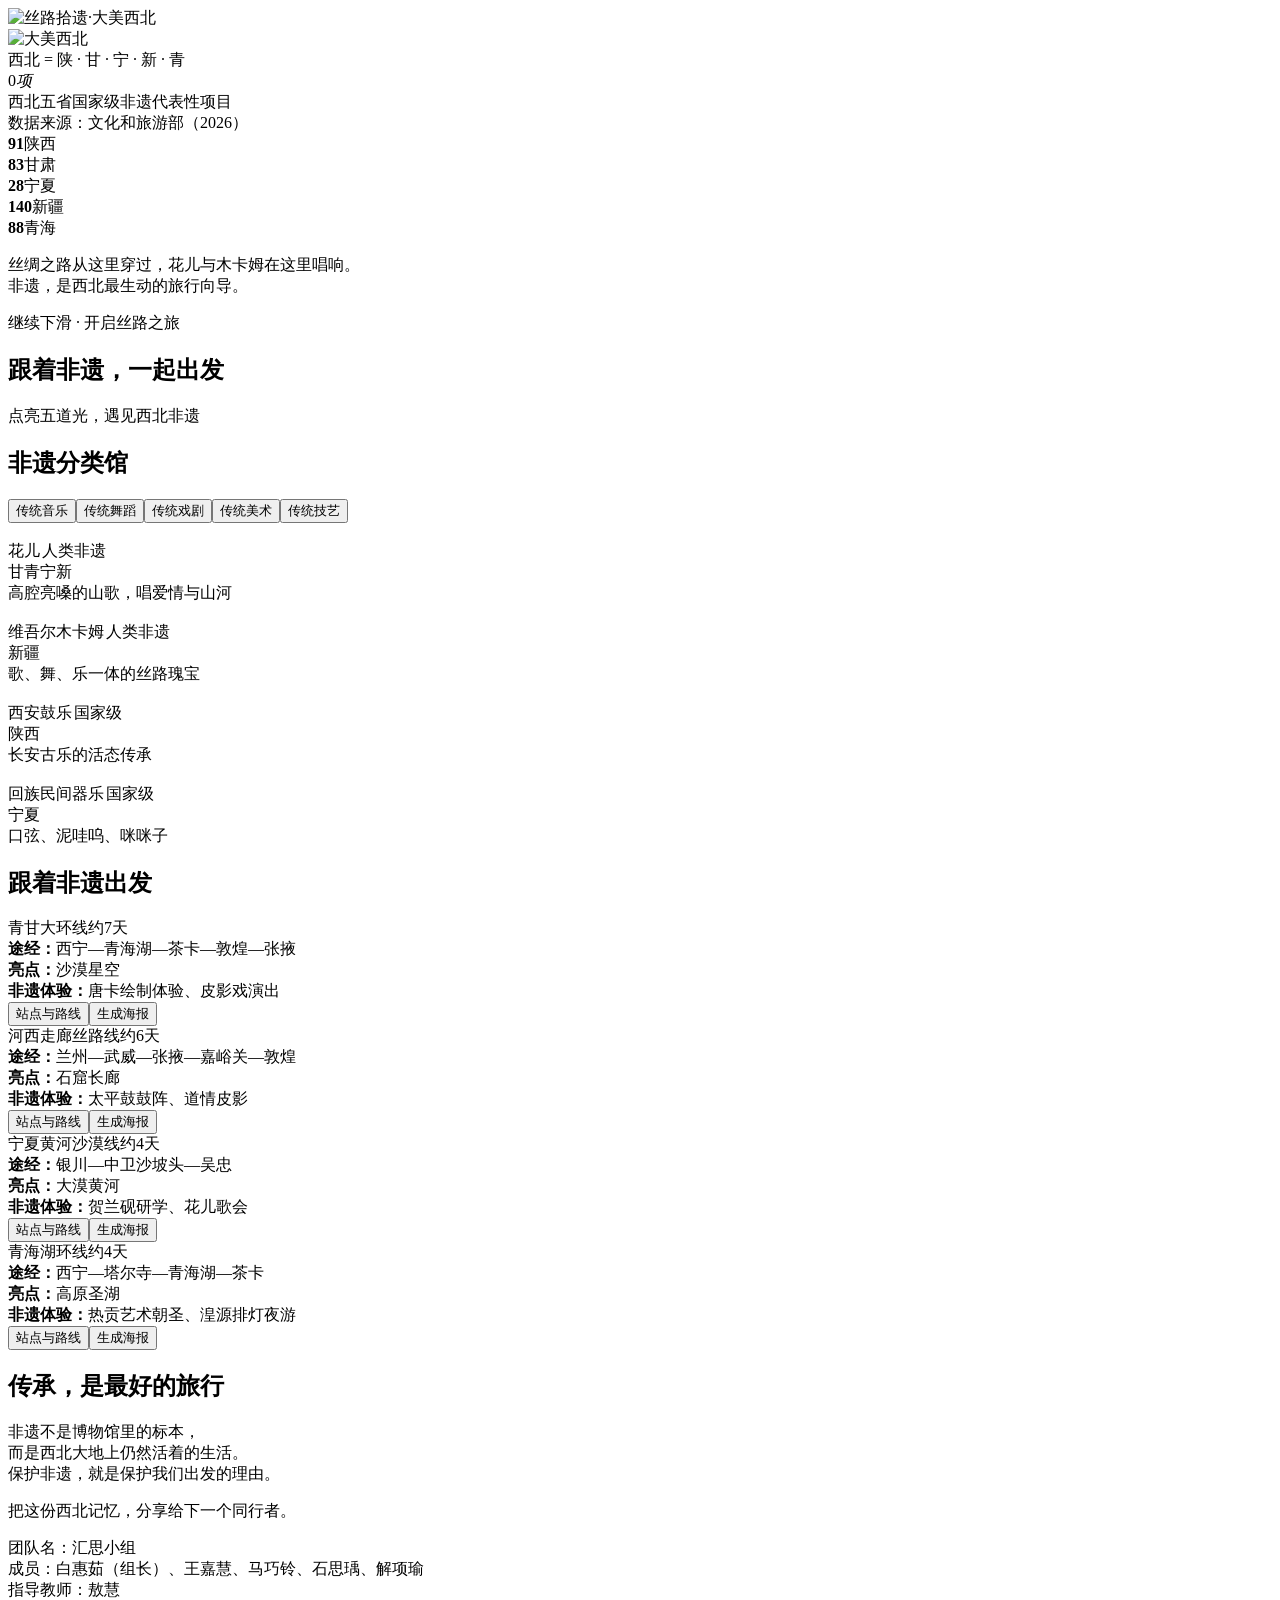
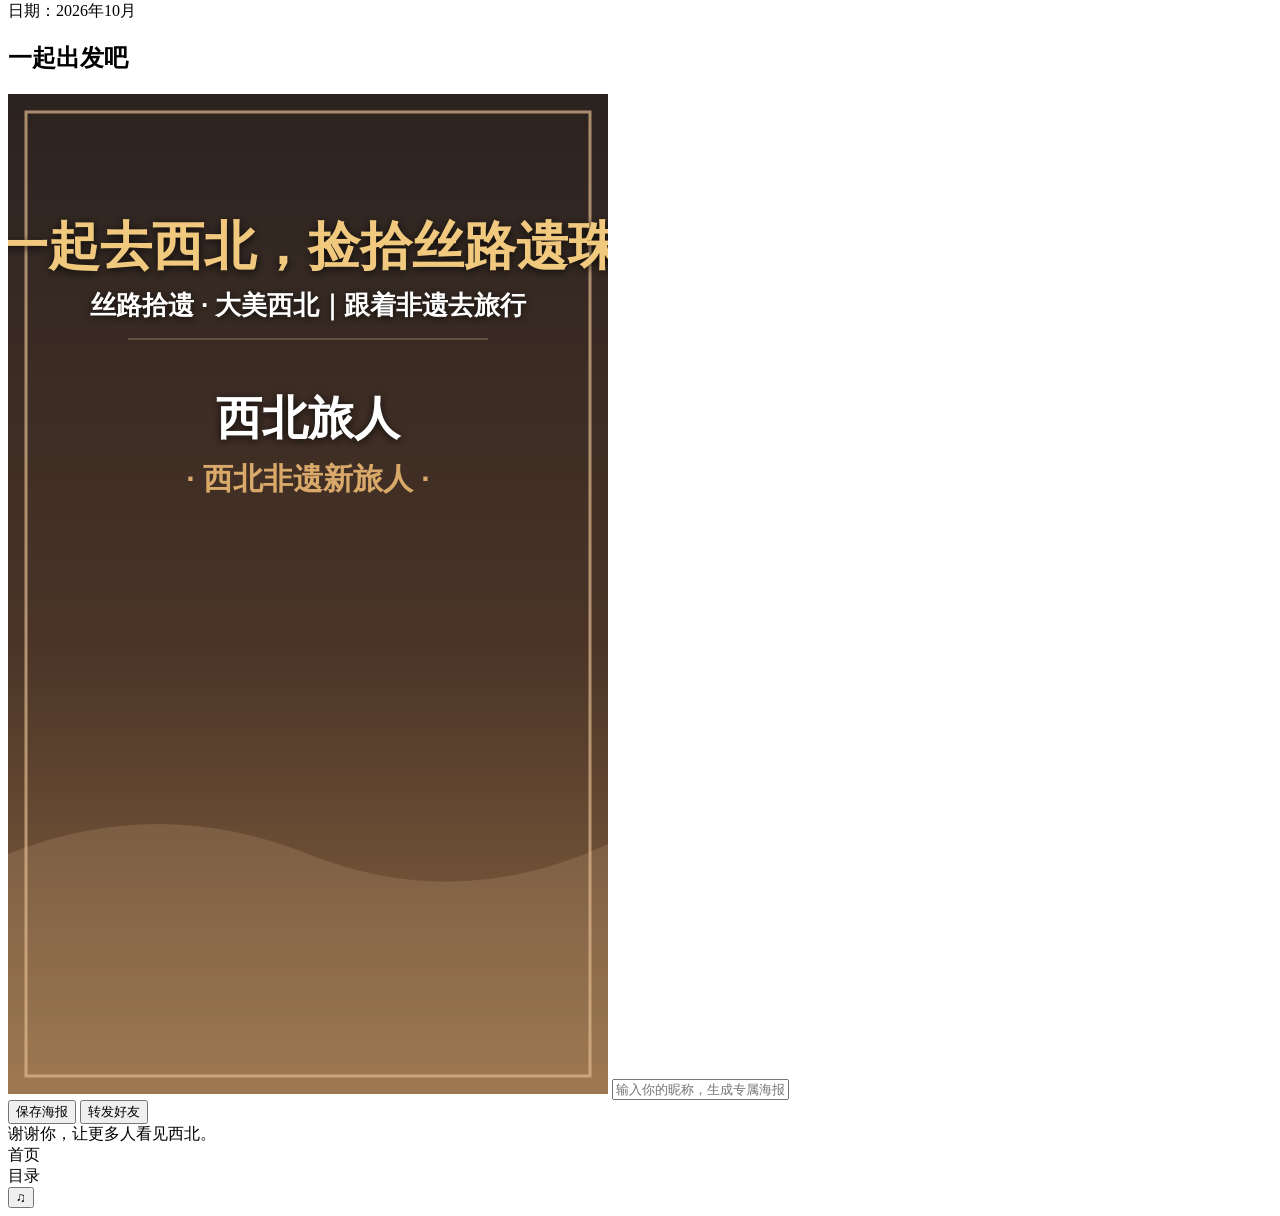
==== index.html @ b4b7be69 "deploy: index.html" ====
<!DOCTYPE html>
<html lang="zh-CN">
<head>
<meta charset="UTF-8">
<meta http-equiv="Cache-Control" content="no-cache, no-store, must-revalidate">
<meta http-equiv="Pragma" content="no-cache">
<meta name="viewport" content="width=device-width, initial-scale=1.0, maximum-scale=1.0, user-scalable=no, viewport-fit=cover">
<meta name="apple-mobile-web-app-capable" content="yes">
<meta http-equiv="Cache-Control" content="no-cache, no-store, must-revalidate">
<meta http-equiv="Pragma" content="no-cache">
<meta http-equiv="Expires" content="0">
<title>丝路拾遗·大美西北</title>
<link rel="preload" as="image" href="assets/cover.jpg?v=20261018k">
<link rel="preload" as="image" href="assets/bg-scene.jpg?v=20261018k">
<link rel="stylesheet" href="style.css?v=20261018k">
</head>
<body>

<div id="stage">
  <div id="screens">

    <!-- ============ 章节1 封面：第二张图整图铺满，不加装饰 ============ -->
    <section class="screen cover" id="screen-cover">
      <img class="cover-full" src="assets/cover.jpg?v=20261018k" fetchpriority="high" alt="丝路拾遗·大美西北">
    </section>

    <!-- ============ 章节2 引言 ============ -->
    <section class="screen intro" id="screen-intro">
      <img class="intro-bg-img" src="assets/bg-scene.jpg?v=20261018k" data-src="assets/bg-scene.jpg?v=20261018k" alt="大美西北">
      <div class="intro-inner">
        <div class="tag-gold ani">西北 = 陕 · 甘 · 宁 · 新 · 青</div>
        <div class="big-number ani" data-delay="1"><span id="countNum">0</span><em>项</em></div>
        <div class="big-label ani" data-delay="2">西北五省国家级非遗代表性项目</div>
        <div class="src-note ani" data-delay="3">数据来源：文化和旅游部（2026）</div>
        <div class="province-chips ani" data-delay="4" id="provinceChips"></div>
        <p class="intro-text ani" data-delay="6">丝绸之路从这里穿过，花儿与木卡姆在这里唱响。<br>非遗，是西北最生动的旅行向导。</p>
        <div class="scroll-hint ani" data-delay="8">继续下滑 · 开启丝路之旅</div>
      </div>
    </section>

    <!-- ============ 章节3 地图总览 ============ -->
    <section class="screen map-screen" id="screen-map">
      <h2 class="map-title ani">跟着非遗，一起出发</h2>
      <div class="map-entries ani" data-delay="2" id="mapEntries"></div>
      <div class="map-hint ani" data-delay="5">点亮五道光，遇见西北非遗</div>
    </section>

    <!-- ============ 章节4-8 五省叙事长页（JS 渲染） ============ -->
    <section class="screen province" id="province-shannxi" data-province="shannxi"></section>
    <section class="screen province" id="province-gansu" data-province="gansu"></section>
    <section class="screen province" id="province-ningxia" data-province="ningxia"></section>
    <section class="screen province" id="province-xinjiang" data-province="xinjiang"></section>
    <section class="screen province" id="province-qinghai" data-province="qinghai"></section>

    <!-- ============ 章节9 非遗分类馆 ============ -->
    <section class="screen museum" id="screen-museum">
      <h2 class="museum-title ani">非遗分类馆</h2>
      <div class="cat-tabs ani" data-delay="1" id="catTabs"></div>
      <div class="cat-list ani" data-delay="3" id="catList"></div>
    </section>

    <!-- ============ 章节10 非遗文旅线路 ============ -->
    <section class="screen routes" id="screen-routes">
      <h2 class="routes-title ani">跟着非遗出发</h2>
      <div class="route-list ani" data-delay="2" id="routeList"></div>
    </section>

    <!-- ============ 章节11 传承与守护 ============ -->
    <section class="screen guard" id="screen-guard">
      <div class="guard-inner">
        <h2 class="guard-title ani">传承，是最好的旅行</h2>
        <p class="guard-quote ani" data-delay="3">非遗不是博物馆里的标本，<br>而是西北大地上仍然活着的生活。<br>保护非遗，就是保护我们出发的理由。</p>
        <p class="guard-call ani" data-delay="6">把这份西北记忆，分享给下一个同行者。</p>
        <div class="guard-line ani" data-delay="8"></div>
        <div class="guard-team ani" data-delay="9">团队名：汇思小组<br>成员：白惠茹（组长）、王嘉慧、马巧铃、石思瑀、解项瑜<br>指导教师：敖慧<br>日期：2026年10月</div>
        </section>

    <!-- ============ 章节12 分享 ============ -->
    <section class="screen share" id="screen-share">
      <h2 class="share-title ani">一起出发吧</h2>
      <div class="poster-wrap ani" data-delay="2">
        <div class="poster" id="poster">
          <canvas id="posterCanvas" width="600" height="1000"></canvas>
          <input class="nick-input" id="nickInput" maxlength="12" placeholder="输入你的昵称，生成专属海报" />
        </div>
      </div>
      <div class="share-btns ani" data-delay="4">
        <button class="btn-primary" id="savePosterBtn">保存海报</button>
        <button class="btn-secondary" id="shareBtn">转发好友</button>
      </div>
      <div class="share-thanks" id="shareThanks">谢谢你，让更多人看见西北。</div>
    </section>

  </div>
</div>

<!-- 首页按钮：滚过开头后常驻 -->
<div class="home-btn hidden" id="homeBtn">首页</div>
<!-- 返回地图目录：省份篇章可见时显示 -->
<div class="back-map hidden" id="backMap">目录</div>
<!-- 省份篇章进度指示 -->
<div class="progress-dots hidden" id="progressDots"></div>
<!-- 背景音乐开关：常驻右下角 -->
<button class="bgm-btn" id="bgmBtn" aria-label="背景音乐开关">♫</button>

<!-- 轻提示 -->
<div class="toast" id="toast"></div>

<script src="app.js?v=20261018k"></script>
</body>
</html>
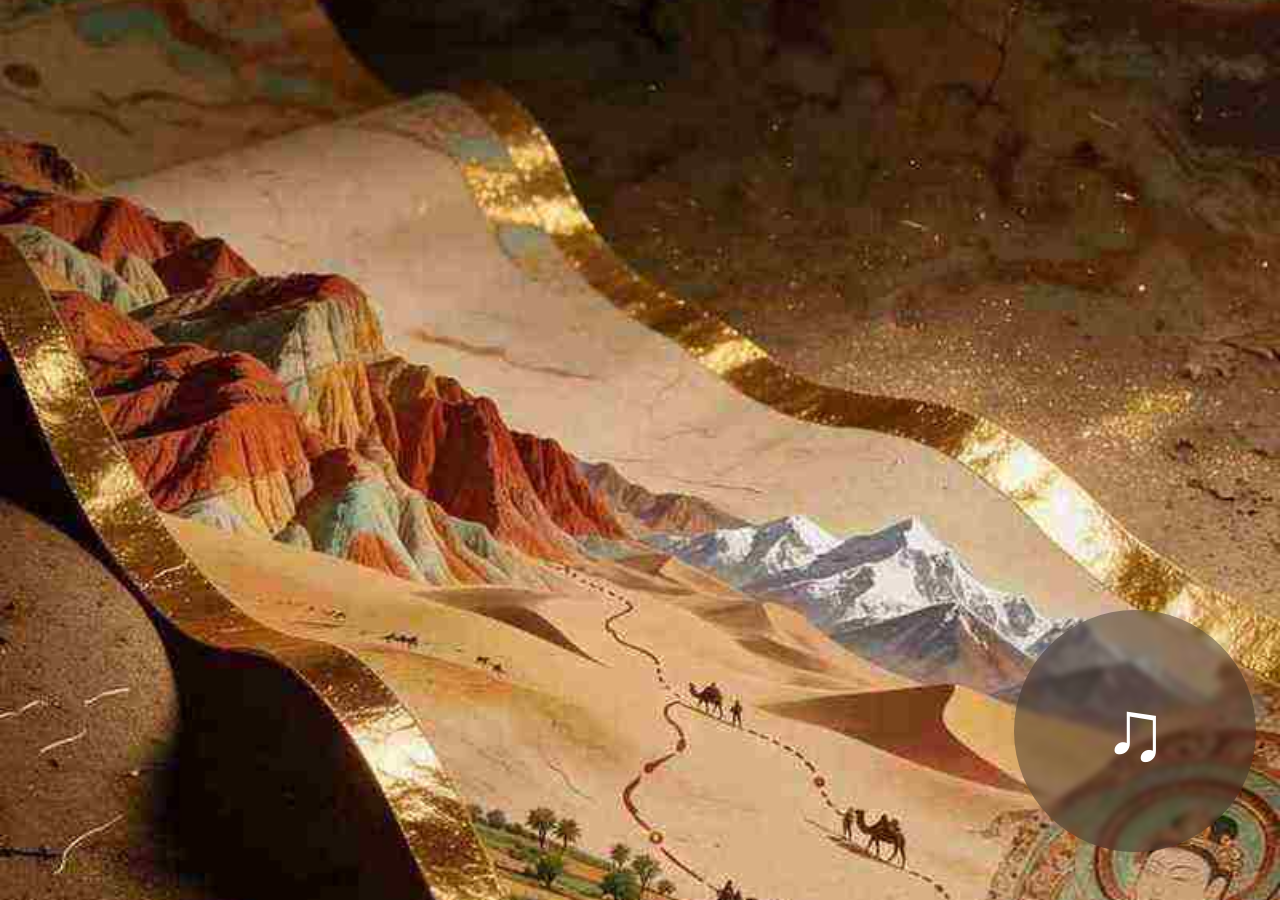
==== commit 7c3c508b: "update: index.html" ====
--- a/index.html
+++ b/index.html
@@ -10,7 +10,7 @@
 <meta http-equiv="Pragma" content="no-cache">
 <meta http-equiv="Expires" content="0">
 <title>丝路拾遗·大美西北</title>
-<link rel="preload" as="image" href="assets/cover.jpg?v=20261018k">
+<link rel="preload" as="image" href="assets/cover.jpg?v=20261018l">
 <link rel="preload" as="image" href="assets/bg-scene.jpg?v=20261018k">
 <link rel="stylesheet" href="style.css?v=20261018k">
 </head>
@@ -21,7 +21,7 @@
 
     <!-- ============ 章节1 封面：第二张图整图铺满，不加装饰 ============ -->
     <section class="screen cover" id="screen-cover">
-      <img class="cover-full" src="assets/cover.jpg?v=20261018k" fetchpriority="high" alt="丝路拾遗·大美西北">
+      <img class="cover-full" src="assets/cover.jpg?v=20261018l" fetchpriority="high" alt="丝路拾遗·大美西北">
     </section>
 
     <!-- ============ 章节2 引言 ============ -->
--- a/style.css
+++ b/style.css
@@ -0,0 +1 @@
+:root{--gold:#B0895A;--amber:#E1B98F;--teal:#4A7C73;--rust:#A0522D;--bg:#FDF6EA;--ink:#2B2320;--text:#1A1B1C;--sub:#6B7280;--gold-soft:rgba(225,185,143,.55);--human-bg:rgba(74,124,115,.15);--human-ink:#3E6B63;--national-bg:rgba(225,185,143,.2);--national-ink:#7A5B2E;--card-line:rgba(0,0,0,.08);--gold-grad:linear-gradient(135deg,#C49A6C 0%,#B0895A 45%,#8F6B43 100%);--ink-grad:linear-gradient(180deg,#2B2320 0%,#3A2E26 100%)}*{margin:0;padding:0;box-sizing:border-box;-webkit-tap-highlight-color:transparent}html{font-size:calc(100vw / 7.5)}html,body{width:100%;min-height:100%;overflow-x:hidden;overflow-y:auto;overscroll-behavior-y:contain;-webkit-overflow-scrolling:touch}body{font-family:"PingFang SC","Microsoft YaHei","Helvetica Neue",Arial,sans-serif;color:var(--text);background:var(--ink);-webkit-user-select:none;user-select:none;-webkit-font-smoothing:antialiased;touch-action:pan-y}img{display:block}button{font-family:inherit;border:none;background:none;cursor:pointer}#stage{width:100%;min-height:100vh;position:relative}#screens{transform:none;transition:none;will-change:auto}.screen{width:100%;min-height:100vh;position:relative;overflow:visible;display:flex;flex-direction:column}.ani{opacity:0;transform:translateY(40px)}.screen.in .ani{animation:riseIn .5s ease forwards}@keyframes riseIn{to{opacity:1;transform:translateY(0)}}.screen.in .ani[data-delay="1"]{animation-delay:.08s}.screen.in .ani[data-delay="2"]{animation-delay:.16s}.screen.in .ani[data-delay="3"]{animation-delay:.24s}.screen.in .ani[data-delay="4"]{animation-delay:.32s}.screen.in .ani[data-delay="5"]{animation-delay:.4s}.screen.in .ani[data-delay="6"]{animation-delay:.48s}.screen.in .ani[data-delay="7"]{animation-delay:.56s}.screen.in .ani[data-delay="8"]{animation-delay:.64s}.screen.in .ani[data-delay="9"]{animation-delay:.72s}.btn-primary{display:flex;align-items:center;justify-content:center;width:3.2rem;height:.88rem;border-radius:999px;background:var(--gold-grad);color:#fff;font-size:.28rem;font-weight:600;letter-spacing:.04em;box-shadow:0 .06rem .2rem rgba(176,137,90,.45);transition:transform .15s}.btn-primary:active{transform:scale(.95)}.btn-secondary{display:flex;align-items:center;justify-content:center;height:.88rem;border-radius:999px;background:transparent;border:1.5px solid var(--gold);color:#7A5B2E;font-size:.28rem;font-weight:600;transition:transform .15s}.btn-secondary:active{transform:scale(.95)}.badge{display:inline-block;padding:.04rem .14rem;border-radius:999px;font-size:.2rem;font-weight:500;line-height:1.4;margin-right:.1rem}.badge-human{background:var(--human-bg);color:var(--human-ink);border:1px solid var(--teal)}.badge-national{background:var(--national-bg);color:var(--national-ink);border:1px solid var(--amber)}.card{background:#fff;border-radius:.16rem;border:1px solid var(--card-line);box-shadow:0 .04rem .16rem rgba(0,0,0,.05)}.home-btn{position:fixed;top:calc(.5rem + env(safe-area-inset-top));right:.3rem;z-index:50;padding:.08rem .2rem;border-radius:999px;background:rgba(43,35,32,.55);color:#fff;font-size:.24rem;border:1px solid rgba(225,185,143,.6);backdrop-filter:blur(4px)}.back-map{position:fixed;top:calc(.5rem + env(safe-area-inset-top));left:.3rem;z-index:50;padding:.08rem .2rem;border-radius:999px;background:rgba(43,35,32,.55);color:#fff;font-size:.24rem;border:1px solid rgba(225,185,143,.6);backdrop-filter:blur(4px)}.prov-nav{position:fixed;top:calc(.5rem + env(safe-area-inset-top));left:50%;transform:translateX(-50%);z-index:51;display:flex;align-items:center;gap:.16rem;background:rgba(43,35,32,.6);border:1px solid rgba(225,185,143,.55);border-radius:999px;padding:.06rem .12rem;backdrop-filter:blur(4px)}.prov-nav .pn-btn{border:none;background:transparent;color:#fff;font-size:.22rem;padding:.06rem .14rem;border-radius:999px;cursor:pointer;-webkit-tap-highlight-color:transparent}.prov-nav .pn-btn:active{background:rgba(225,185,143,.25)}.prov-nav .pn-btn.off{opacity:.35;pointer-events:none}.prov-nav .pn-cur{font-size:.22rem;color:var(--gold);letter-spacing:.04em;white-space:nowrap;font-weight:600}.hidden{display:none!important}.bgm-btn{position:fixed;right:.14rem;bottom:calc(.28rem + env(safe-area-inset-bottom,0px));z-index:99;width:1.42rem;height:1.42rem;border-radius:50%;background:rgba(43,35,32,.42);color:#fff;font-size:.5rem;line-height:1;border:none;backdrop-filter:blur(3px);display:flex;align-items:center;justify-content:center;-webkit-tap-highlight-color:transparent;outline:none;padding:0}.bgm-btn.on{animation:bgmSpin 2.6s linear infinite}.bgm-btn.off{opacity:.55}.bgm-credit{position:fixed;right:.16rem;bottom:1.86rem;z-index:98;font-size:.18rem;color:rgba(255,235,200,.85);background:rgba(28,22,16,.38);padding:.04rem .1rem;border-radius:.06rem;pointer-events:none;max-width:3.4rem;text-align:right;line-height:1.3}@keyframes bgmSpin{from{transform:rotate(0)}to{transform:rotate(360deg)}}.progress-dots{position:fixed;bottom:.6rem;left:0;right:0;z-index:50;display:flex;justify-content:center;gap:.14rem}.progress-dots i{width:.12rem;height:.12rem;border-radius:999px;background:rgba(255,255,255,.55);transition:all .3s}.progress-dots i.on{width:.4rem;background:var(--amber)}.toast{position:fixed;left:50%;bottom:1.4rem;transform:translateX(-50%) translateY(20px);z-index:99;background:rgba(43,35,32,.92);color:#fff;font-size:.24rem;padding:.14rem .28rem;border-radius:999px;opacity:0;transition:all .3s;pointer-events:none;white-space:nowrap}.toast.show{opacity:1;transform:translateX(-50%) translateY(0)}.cover{background:var(--ink) center/cover no-repeat;justify-content:center;align-items:center}#duneCanvas{display:none}.cover-veil{display:none}.cover-content{position:relative;z-index:2;display:flex;flex-direction:column;align-items:center;text-align:center;padding:0 .4rem;margin-top:-1.2rem}.cover-tag{font-size:.24rem;color:rgba(225,185,143,.85);letter-spacing:.2em;margin-bottom:.5rem;text-shadow:0 .02rem .06rem rgba(0,0,0,.85)}.cover-title{font-family:'Ma Shan Zheng',"STKaiti","KaiTi","Noto Serif SC",serif;font-size:.72rem;font-weight:700;color:var(--amber);text-shadow:0 0 .12rem rgba(225,185,143,.4),0 .02rem .04rem rgba(0,0,0,.6);letter-spacing:.06em;margin-bottom:.3rem;background:linear-gradient(180deg,#F5D9A8 10%,#E1B98F 50%,#B0895A 100%);-webkit-background-clip:text;background-clip:text;color:transparent;filter:drop-shadow(0 .03rem .06rem rgba(0,0,0,.7))}.cover-sub{font-size:.32rem;color:rgba(255,255,255,.92);letter-spacing:.3em;margin-bottom:.28rem;text-shadow:0 .02rem .08rem rgba(0,0,0,.85)}.cover-quote{font-size:.24rem;color:rgba(255,255,255,.75);margin-bottom:.6rem;letter-spacing:.05em;text-shadow:0 .02rem .08rem rgba(0,0,0,.85)}.cover-btn{animation:breath 2.2s ease-in-out infinite}@keyframes breath{0%,100%{box-shadow:0 .06rem .2rem rgba(176,137,90,.4)}50%{box-shadow:0 .06rem .4rem rgba(225,185,143,.85)}}.cover-swipe{position:absolute;bottom:.6rem;left:0;right:0;text-align:center;color:rgba(255,255,255,.7);font-size:.22rem;animation:swipeHint 1.8s infinite;z-index:2;text-shadow:0 .02rem .06rem rgba(0,0,0,.8)}@keyframes swipeHint{0%,100%{transform:translateY(0);opacity:.5}50%{transform:translateY(.12rem);opacity:1}}.intro{background:var(--bg);align-items:center;justify-content:center}.intro-inner{display:flex;flex-direction:column;align-items:center;text-align:center;padding:.4rem .5rem;width:100%}.tag-gold{font-size:.24rem;color:var(--gold);letter-spacing:.08em;margin-bottom:.36rem}.big-number{font-size:.96rem;font-weight:700;color:var(--gold);line-height:1;font-family:"Times New Roman","Noto Serif SC",serif}.big-number em{font-style:normal;font-size:.4rem;margin-left:.06rem}.big-label{font-size:.32rem;color:var(--ink);margin-top:.16rem;font-weight:600}.src-note{font-size:.2rem;color:var(--sub);margin-top:.14rem}.province-chips{display:flex;flex-wrap:wrap;justify-content:center;gap:.16rem;margin:.44rem 0}.chip{padding:.1rem .24rem;border-radius:999px;background:#fff;border:1.5px solid var(--gold-soft);color:var(--national-ink);font-size:.24rem;font-weight:500;display:flex;align-items:baseline;gap:.06rem;transition:transform .2s}.chip b{font-size:.28rem;color:var(--gold)}.chip:active{transform:scale(.94)}.intro-text{font-size:.3rem;color:var(--ink);line-height:1.7}.map-screen{background:var(--bg);background-image:radial-gradient(circle at 20% 15%,rgba(225,185,143,.14) 0,transparent 40%),radial-gradient(circle at 85% 70%,rgba(74,124,115,.12) 0,transparent 40%)}.map-title{font-family:'Ma Shan Zheng',"STKaiti","KaiTi","Noto Serif SC",serif;font-size:.48rem;color:var(--ink);text-align:center;font-weight:700;padding-top:1rem;letter-spacing:.1em}.map-entries{flex:1;position:relative;display:block;padding:.2rem .3rem .1rem;min-height:0}.map-dir-grid{display:grid;grid-template-columns:1fr 1fr;gap:.26rem;height:100%;align-content:center;padding:.2rem .3rem}.map-canvas{position:relative;width:100%;height:100%;min-height:100vh;background:linear-gradient(150deg,#F8EBD3 0%,#FDF3E3 55%,#E8D5B0 100%) center/cover no-repeat;background-size:cover;background-position:center center;border-radius:0;border:none;box-shadow:none;overflow:hidden}.map-hot{position:absolute;transform:translate(-50%,-50%);z-index:2;cursor:pointer;-webkit-tap-highlight-color:transparent;border-radius:.1rem;border:1px solid rgba(255,255,255,0)}.map-hot:active{border-color:rgba(225,185,143,.95);background:rgba(225,185,143,.22)}.map-hot .ripple{position:absolute;left:50%;top:50%;width:.2rem;height:.2rem;border-radius:50%;border:2px solid var(--gold);opacity:0;pointer-events:none}.map-hot .ripple.go{animation:rippleGo .6s ease-out}.map-route{position:absolute;top:12%;left:12%;width:74%;height:52%;border:2px dashed rgba(176,137,90,.5);border-radius:50% 45% 55% 40%;transform:rotate(-8deg)}.map-route::before,.map-route::after{content:'';position:absolute;width:.14rem;height:.14rem;border-radius:50%;background:var(--amber);opacity:.6}.map-route::before{top:-.05rem;left:8%}.map-route::after{bottom:10%;right:4%}.map-pin{position:absolute;transform:translate(-50%,-50%);z-index:2;cursor:pointer;-webkit-tap-highlight-color:transparent}.map-pin .map-token{display:block;width:1.02rem;height:auto;filter:drop-shadow(0 .05rem .1rem rgba(20,12,6,.45));transition:transform .18s ease;animation:tokenFloat 3.6s ease-in-out infinite}@keyframes tokenFloat{0%,100%{transform:translateY(-2.5%)}50%{transform:translateY(2.5%)}}.map-pin:active{transform:translate(-50%,-50%) scale(1.1)}.map-pin .ripple{position:absolute;left:50%;top:50%;width:.2rem;height:.2rem;border-radius:50%;border:2px solid var(--gold);opacity:0;pointer-events:none}.map-pin .ripple.go{animation:rippleGo .6s ease-out}.treasure-map{display:flex;flex-direction:column;align-items:center;justify-content:flex-start;padding-top:.56rem;background:radial-gradient(ellipse at 22% 32%,rgba(225,185,143,.5) 0%,transparent 42%),radial-gradient(ellipse at 80% 68%,rgba(176,137,90,.38) 0%,transparent 45%),linear-gradient(150deg,#F8EBD3 0%,#FDF3E3 55%,#E8D5B0 100%)}.treasure-map::before{content:"";position:absolute;inset:18% 8% 8%;border:2px dashed rgba(176,137,90,.4);border-radius:46% 54% 48% 52% / 48% 44% 56% 52%;transform:rotate(-4deg);pointer-events:none}.map-lines{position:absolute;inset:0;width:100%;height:100%;z-index:1}.map-path{fill:none;stroke:rgba(176,137,90,.75);stroke-width:.6;stroke-dasharray:2.2 1.6;stroke-linecap:round;stroke-linejoin:round;animation:mapFlow 3.4s linear infinite}@keyframes mapFlow{to{stroke-dashoffset:-11.4}}.map-canvas.central{height:100vh;min-height:0;width:100%;margin:0;position:absolute;top:0;left:0;background:transparent;border-radius:0;border:none;box-shadow:none;aspect-ratio:auto}.map-bg-img{position:absolute;inset:0;width:100%;height:100%;object-fit:cover;display:block}.map-canvas.central .map-bg-img{transform:none}.map-canvas.central .map-lines{position:absolute;inset:0;z-index:2}.map-canvas.central .map-pin{position:absolute;z-index:3}.map-canvas.central .map-path{stroke:rgba(176,137,90,.9);stroke-width:.7}.map-node{fill:var(--amber);opacity:.55}.map-title{position:relative;z-index:2;margin-top:.14rem;font-family:'Ma Shan Zheng',"STKaiti","KaiTi",serif;font-size:.64rem;font-weight:700;color:var(--ink);letter-spacing:.12em;text-indent:.12em;text-shadow:0 .02rem .06rem rgba(255,255,255,.9)}.pin-no{font-size:.2rem;font-weight:700;color:#fff;line-height:1;background:var(--gold);border-radius:999px;padding:.05rem .18rem;box-shadow:0 .02rem .06rem rgba(176,137,90,.45);margin-bottom:.02rem}.map-entry{position:relative;overflow:hidden;background:linear-gradient(160deg,#FFF 0%,#FDF3E3 100%);border-radius:.16rem;border:1px solid var(--gold-soft);padding:.32rem .24rem;text-align:center;box-shadow:0 .05rem .14rem rgba(176,137,90,.18);transition:transform .2s}.map-entry:nth-child(5){grid-column:1 / -1;max-width:3.4rem;justify-self:center;width:100%}.map-entry .glow{position:absolute;top:-.4rem;right:-.4rem;width:1.2rem;height:1.2rem;border-radius:50%;background:radial-gradient(circle,var(--glow,var(--amber)) 0%,transparent 70%);opacity:.5;animation:pulse 2.4s infinite}@keyframes pulse{0%,100%{transform:scale(1);opacity:.45}50%{transform:scale(1.25);opacity:.75}}.map-entry .p-name{font-family:'Ma Shan Zheng',"STKaiti","KaiTi",serif;font-size:.36rem;font-weight:700;color:var(--ink)}.map-entry .p-chapter{font-size:.24rem;color:var(--gold);margin-top:.08rem}.map-entry:active{transform:scale(1.08)}.map-entry .ripple{position:absolute;left:50%;top:50%;width:.2rem;height:.2rem;border-radius:50%;border:2px solid var(--gold);opacity:0;pointer-events:none}.map-entry .ripple.go{animation:rippleGo .6s ease-out}@keyframes rippleGo{0%{transform:translate(-50%,-50%) scale(.5);opacity:1}100%{transform:translate(-50%,-50%) scale(8);opacity:0}}.map-hint{text-align:center;font-size:.22rem;color:var(--sub);padding:.3rem 0 .7rem}.province{background:var(--bg)}.province-scroll{width:100%}.prov-head{position:relative;height:100vh;min-height:8rem;display:flex;flex-direction:column;justify-content:flex-end;padding:0 .4rem .5rem;overflow:hidden}.prov-head .ph-bg{position:absolute;inset:0;background:var(--ph-grad)}.prov-head .ph-bg::after{content:"";position:absolute;inset:0;background:linear-gradient(180deg,rgba(0,0,0,.15) 0%,rgba(43,35,32,.4) 100%)}.prov-head .ph-no{position:relative;z-index:1;align-self:flex-start;font-size:.22rem;font-weight:600;color:#fff;letter-spacing:.2em;text-indent:.2em;background:rgba(176,137,90,.38);border:1px solid rgba(225,185,143,.65);padding:.05rem .22rem;border-radius:999px;margin-bottom:.12rem;box-shadow:0 .02rem .08rem rgba(0,0,0,.25)}.prov-head .ph-name{position:relative;z-index:1;font-family:'Ma Shan Zheng',"STKaiti","KaiTi",serif;font-size:.7rem;color:#fff;font-weight:700;text-shadow:0 .03rem .12rem rgba(0,0,0,.55)}.prov-head .ph-chapter{position:relative;z-index:1;align-self:flex-start;font-size:.26rem;color:#fff;margin-top:.08rem;letter-spacing:.1em;background:rgba(43,35,32,.35);padding:.04rem .2rem;border-radius:999px;border:1px solid rgba(225,185,143,.5)}.prov-head .ph-slogan{position:relative;z-index:1;font-size:.26rem;color:rgba(255,255,255,.92);margin-top:.12rem;text-shadow:0 .02rem .06rem rgba(0,0,0,.5)}.prov-section{padding:.32rem .3rem .1rem}.prov-section h3{font-size:.3rem;color:var(--ink);font-weight:600;display:flex;align-items:center;gap:.1rem;margin-bottom:.2rem}.prov-section h3::before{content:"";width:.06rem;height:.3rem;border-radius:2px;background:var(--gold)}.swipe-tag{font-size:.2rem;color:var(--sub);font-weight:400;margin-left:auto;display:inline-flex;align-items:center;gap:.05rem;flex:0 0 auto;padding:.03rem .16rem;border:1px dashed var(--gold);border-radius:999px;animation:swipeTag 1.6s ease-in-out infinite}@keyframes swipeTag{0%,100%{transform:translateX(0);opacity:.55}50%{transform:translateX(-.06rem);opacity:1}}.heritage-scroll{display:flex;gap:.2rem;overflow-x:auto;padding:.05rem .02rem .2rem;-webkit-overflow-scrolling:touch;scrollbar-width:none}.heritage-scroll::-webkit-scrollbar{display:none}.h-card{flex:0 0 4.5rem;background:#fff;border:1px solid var(--gold-soft);border-radius:.22rem;overflow:hidden;box-shadow:0 .06rem .18rem rgba(176,137,90,.16);transition:transform .18s ease}.h-card:active{transform:scale(.97)}.h-card .h-img{height:2.7rem;position:relative;overflow:hidden}.h-card .h-img .ph{width:100%;height:100%;display:flex;align-items:center;justify-content:center;font-size:1rem;transition:transform .35s ease}.h-card .h-img .ph:hover{transform:scale(1.04)}.h-card .h-img::after{content:"";position:absolute;inset:0;background:linear-gradient(180deg,transparent 60%,rgba(43,35,32,.4))}.h-card .h-tip{position:absolute;left:50%;bottom:.12rem;transform:translateX(-50%);z-index:2;font-size:.2rem;color:#fff;white-space:nowrap;background:rgba(43,35,32,.55);border:1px solid rgba(225,185,143,.6);border-radius:999px;padding:.04rem .16rem;backdrop-filter:blur(3px);pointer-events:none}.h-card .h-body{padding:.22rem .24rem .26rem}.h-card .h-name{font-size:.34rem;font-weight:700;color:var(--ink);margin-bottom:.1rem;display:flex;align-items:center;gap:.1rem;flex-wrap:wrap}.h-card .h-desc{font-size:.24rem;color:var(--sub);line-height:1.55;display:-webkit-box;-webkit-line-clamp:2;-webkit-box-orient:vertical;overflow:hidden}.landmarks{display:flex;gap:.16rem;overflow-x:auto;padding-bottom:.2rem;scrollbar-width:none}.landmarks::-webkit-scrollbar{display:none}.land-item{flex:0 0 2.1rem;border-radius:.16rem;overflow:hidden;position:relative;border:1px solid var(--card-line);background:#fff}.land-item .l-img{height:2.1rem;display:flex;align-items:center;justify-content:center;font-size:.7rem}.land-item .l-name{font-size:.24rem;font-weight:600;color:var(--ink);padding:.12rem .14rem;text-align:center}.land-item .l-desc{position:absolute;left:0;right:0;bottom:0;padding:.14rem;font-size:.2rem;background:rgba(43,35,32,.85);color:#fff;opacity:0;transition:opacity .25s;border-radius:.16rem}.land-item.open .l-desc{opacity:1}.interact{min-height:3.6rem;margin:.14rem 0 .5rem;border-radius:.14rem;background:linear-gradient(180deg,#F6EAD2,#F2E3C7);border:1px dashed rgba(176,137,90,.5);position:relative;overflow:hidden}.interact .i-title{font-size:.24rem;color:var(--gold);text-align:center;padding:.16rem 0 0;font-weight:600;letter-spacing:.14em}.interact .i-hint{font-size:.22rem;color:var(--sub);text-align:center;padding:.06rem 0 .1rem}.interact .i-stage{position:absolute;inset:.7rem .1rem .1rem}.wave-stage{position:relative}#waveCanvas{position:absolute;inset:0;width:100%;height:100%}.wave-play{position:absolute;left:50%;top:50%;transform:translate(-50%,-50%);width:1.1rem;height:1.1rem;border-radius:50%;background:var(--gold-grad);color:#fff;font-size:.32rem;display:flex;align-items:center;justify-content:center;box-shadow:0 .05rem .2rem rgba(176,137,90,.5);z-index:2}.wave-play.playing{animation:breath 1.2s infinite}.waist-drum{position:absolute;left:50%;top:50%;transform:translate(-50%,-50%);width:1.6rem;height:1.6rem}.waist-drum .drum-body{width:100%;height:100%;border-radius:50%;background:radial-gradient(circle at 35% 30%,#C0392B,#7B241C 70%);border:.06rem solid var(--amber);display:flex;align-items:center;justify-content:center;font-size:.6rem;transition:transform .08s}.waist-drum.hit .drum-body{transform:scale(.92)}.waist-drum .ring{position:absolute;inset:0;border-radius:50%;border:.04rem solid var(--amber);opacity:0;pointer-events:none}.waist-drum.hit .ring{animation:ringGo .5s ease-out}@keyframes ringGo{0%{transform:scale(.6);opacity:1}100%{transform:scale(1.7);opacity:0}}.ribbon-wrap{position:absolute;left:0;right:0;top:0;bottom:0}.ribbon{position:absolute;left:50%;top:30%;width:.32rem;height:.9rem;border-radius:.16rem;transform-origin:top center;opacity:.9}.ribbon.r1{background:linear-gradient(180deg,var(--amber),var(--gold));left:30%}.ribbon.r2{background:linear-gradient(180deg,#E8A87C,#B0895A);left:55%;animation-delay:.2s}.ribbon.r3{background:linear-gradient(180deg,var(--teal),#3E6B63);left:40%;animation-delay:.4s}.ribbon.sway{animation:sway 2.4s ease-in-out infinite}@keyframes sway{0%,100%{transform:rotate(-16deg)}50%{transform:rotate(20deg)}}.puppet{position:absolute;left:50%;top:55%;transform:translate(-50%,-50%);width:1.5rem;height:1.5rem}.puppet .p-body{position:absolute;inset:.3rem .2rem .25rem;background:#2B2320;border-radius:.7rem .7rem .35rem .35rem}.puppet .p-head{position:absolute;top:.05rem;left:50%;transform:translateX(-50%);width:.55rem;height:.55rem;background:#2B2320;border-radius:50%}.puppet .p-arm{position:absolute;top:.55rem;width:.14rem;height:.62rem;background:#2B2320;border-radius:.08rem;transform-origin:top center;transition:transform .1s}.puppet .p-arm.left{left:-.05rem}.puppet .p-arm.right{right:-.05rem}.kouxian-btn{position:absolute;left:50%;top:50%;transform:translate(-50%,-50%);width:1.2rem;height:1.2rem;border-radius:50%;border:2px solid var(--teal);background:rgba(74,124,115,.12);color:var(--teal);font-size:.28rem;display:flex;align-items:center;justify-content:center}.kouxian-btn.playing{animation:pulseRing 1s infinite}@keyframes pulseRing{0%{box-shadow:0 0 0 0 rgba(74,124,115,.4)}100%{box-shadow:0 0 0 .3rem rgba(74,124,115,0)}}.sand-stage{position:relative;overflow:hidden;background:linear-gradient(180deg,#FDF6EA,#F3E5CF)}.sand-particle{position:absolute;border-radius:50%;background:rgba(176,137,90,.5);transition:transform .25s ease-out}.tangka-wrap{position:absolute;inset:0;display:flex;align-items:center;justify-content:center;overflow:hidden}.tangka{width:1.9rem;height:2.4rem;border-radius:.1rem;display:flex;flex-direction:column;align-items:center;justify-content:center;transition:transform .1s;background:linear-gradient(160deg,#7B2F1D,#4A1E12 60%,#2B2320);border:.04rem solid var(--amber);color:var(--amber);font-size:.6rem;transform-origin:center}.tangka span{font-size:.2rem;margin-top:.1rem;color:var(--amber)}.lanterns{position:absolute;left:0;right:0;bottom:0;top:0;display:flex;align-items:center;justify-content:center;gap:.18rem}.lantern{width:.62rem;height:.88rem;border-radius:.1rem;position:relative;cursor:pointer;background:#D8CFBE;border:1px solid #B5A886;transition:all .35s;display:flex;align-items:center;justify-content:center;font-size:.4rem}.lantern.on{background:linear-gradient(180deg,#FFD98E,#F5A623);box-shadow:0 0 .3rem rgba(245,166,35,.8)}.mukamu-btn{position:absolute;left:50%;top:50%;transform:translate(-50%,-50%);width:1.3rem;height:1.3rem;border-radius:50%;background:radial-gradient(circle,#8F3B1E,#5C1F0D);color:#fff;font-size:.26rem;display:flex;align-items:center;justify-content:center;border:2px solid var(--amber)}.mukamu-btn .m-ring{position:absolute;inset:-.12rem;border-radius:50%;border:2px solid var(--amber);opacity:0}.mukamu-btn.playing .m-ring{animation:mRing .6s infinite}@keyframes mRing{0%{transform:scale(.8);opacity:.8}100%{transform:scale(1.5);opacity:0}}.atlas-wrap{position:absolute;inset:0;display:flex;align-items:center;justify-content:center}.atlas-pattern{width:2rem;height:2.4rem;border-radius:.1rem;border:2px solid var(--amber);background-size:cover;transition:transform .3s;cursor:pointer}.atlas-pattern:active{transform:scale(.95)}.museum{background:var(--bg)}.museum-title{font-family:'Ma Shan Zheng',"STKaiti","KaiTi",serif;font-size:.48rem;color:var(--ink);text-align:center;font-weight:700;padding-top:1rem;letter-spacing:.08em}.cat-tabs{display:flex;gap:.14rem;justify-content:center;flex-wrap:nowrap;overflow-x:auto;padding:.3rem .2rem .16rem;scrollbar-width:none}.cat-tabs::-webkit-scrollbar{display:none}.cat-tab{flex:0 0 auto;padding:.12rem .26rem;border-radius:999px;background:#fff;border:1.5px solid var(--gold-soft);color:#7A5B2E;font-size:.24rem;font-weight:500;transition:all .2s}.cat-tab.on{background:var(--gold-grad);color:#fff;border-color:var(--gold)}.cat-list{padding:.1rem .3rem 1rem}.cat-list::-webkit-scrollbar{display:none}.cat-item{display:flex;align-items:center;gap:.22rem;background:transparent;border:none;border-bottom:1px solid rgba(176,137,90,.22);border-radius:0;padding:.26rem .06rem;margin-bottom:0}.cat-item:last-child{border-bottom:none}.cat-item .ci-icon{width:1rem;height:1rem;border-radius:.14rem;background:linear-gradient(160deg,#F6EAD2,#EFDDBB);display:flex;align-items:center;justify-content:center;font-size:.48rem;flex:0 0 auto;box-shadow:inset 0 0 0 1px rgba(176,137,90,.3);overflow:hidden}.cat-item .ci-icon img{width:100%;height:100%;object-fit:cover;display:block}.cat-item .ci-name{font-size:.32rem;font-weight:700;color:var(--ink)}.cat-item .ci-meta{font-size:.22rem;color:var(--gold);margin-top:.04rem}.cat-item .ci-desc{font-size:.22rem;color:var(--sub);margin-top:.04rem;line-height:1.5}.cat-empty{text-align:center;color:var(--sub);font-size:.24rem;padding:.8rem 0}.routes{background:var(--bg)}.routes-title{font-family:'Ma Shan Zheng',"STKaiti","KaiTi",serif;font-size:.48rem;color:var(--ink);text-align:center;font-weight:700;padding-top:1rem;letter-spacing:.08em}.route-list{padding:.24rem .3rem 1rem}.route-list::-webkit-scrollbar{display:none}.route-card{background:transparent;border:none;border-bottom:1px dashed rgba(176,137,90,.35);border-radius:0;padding:.3rem .06rem .34rem;margin-bottom:0;position:relative}.route-card:last-child{border-bottom:none}.route-head{display:flex;align-items:baseline;gap:.16rem}.route-name{font-size:.34rem;font-weight:700;color:var(--ink);font-family:'Ma Shan Zheng',"STKaiti","KaiTi",serif;letter-spacing:.02em}.route-days{font-size:.2rem;color:var(--teal);background:var(--human-bg);padding:.03rem .14rem;border-radius:999px;border:1px solid var(--teal)}.route-row{font-size:.24rem;color:var(--sub);margin-top:.12rem;line-height:1.5}.route-row b{color:var(--gold);font-weight:600}.route-btn{margin-top:.2rem;height:.64rem;width:100%;border-radius:999px;background:rgba(225,185,143,.16);border:1.5px solid rgba(176,137,90,.8);color:#7A5B2E;font-size:.24rem;font-weight:600}.route-actions{display:flex;gap:.16rem;margin-top:.1rem}.route-actions .route-btn{flex:1;margin-top:.18rem;background:var(--bg)}.route-actions .route-detail-btn{background:var(--gold);border-color:var(--gold);color:#fff}.route-actions .route-detail-btn:active{transform:scale(.97)}.rt-mask{background:rgba(20,18,15,.55)}.rt-panel{background:#FAFAF7}.rt-tag{display:inline-block;font-size:.22rem;color:var(--gold);border:1px solid rgba(176,137,90,.5);border-radius:999px;padding:.03rem .18rem;margin-bottom:.14rem;letter-spacing:.12em}.rt-intro{font-size:.28rem;color:#4A4A4A;line-height:1.7;background:#F3EBDD;border:1px solid var(--gold-soft);border-radius:.14rem;padding:.22rem .24rem;margin-bottom:.1rem}.rt-spots{display:flex;flex-direction:column;gap:.2rem}.rt-spot{background:#fff;border:1px solid #E3E3E3;border-left:4px solid var(--gold);border-radius:.14rem;padding:.22rem .24rem;box-shadow:0 .03rem .08rem rgba(0,0,0,.04)}.rt-spot-head{display:flex;align-items:center;gap:.14rem;margin-bottom:.08rem}.rt-spot-head b{width:.42rem;height:.42rem;border-radius:50%;background:var(--gold);color:#fff;font-size:.24rem;display:flex;align-items:center;justify-content:center;flex:none}.rt-spot-head span{font-size:.3rem;font-weight:700;color:var(--ink)}.rt-spot p{font-size:.26rem;color:#333;line-height:1.65;margin:0 0 .12rem}.rt-how{font-size:.24rem;color:#6B6B6B;background:#F7F3EC;border-radius:.1rem;padding:.12rem .16rem;line-height:1.55}.rt-how b{color:var(--gold);font-weight:700}.rt-traffic{font-size:.26rem;color:#333;line-height:1.7;background:#fff;border:1px solid #E3E3E3;border-radius:.14rem;padding:.22rem .24rem;box-shadow:0 .03rem .08rem rgba(0,0,0,.04)}.quiz{background:var(--bg)}.quiz-title{font-family:'Ma Shan Zheng',"STKaiti","KaiTi",serif;font-size:.48rem;color:var(--ink);text-align:center;font-weight:700;padding-top:1rem;letter-spacing:.08em}.quiz-progress{display:flex;gap:.12rem;justify-content:center;padding:.3rem .2rem}.quiz-progress i{width:.36rem;height:.1rem;border-radius:999px;background:rgba(176,137,90,.25)}.quiz-progress i.on{background:var(--gold)}.quiz-body{flex:1;padding:0 .3rem;overflow-y:auto}.quiz-card{background:#fff;border:1px solid var(--gold-soft);border-radius:.16rem;padding:.3rem .28rem}.quiz-q{font-size:.32rem;font-weight:600;color:var(--ink);line-height:1.5;margin-bottom:.24rem}.quiz-opts{display:flex;flex-direction:column;gap:.16rem}.q-opt{padding:.18rem .24rem;border-radius:999px;text-align:left;font-size:.28rem;background:var(--bg);border:1.5px solid var(--gold-soft);color:var(--ink);transition:all .15s}.q-opt.picked{background:rgba(225,185,143,.3);border-color:var(--gold);color:var(--national-ink)}.q-opt.correct{background:rgba(74,124,115,.15);border-color:var(--teal);color:var(--human-ink)}.q-opt.wrong{background:rgba(160,82,45,.12);border-color:var(--rust);color:var(--rust)}.q-opt.dim{opacity:.45}.quiz-feedback{margin-top:.16rem}.fb-card{border-radius:.16rem;padding:.2rem .24rem;font-size:.24rem;line-height:1.6;animation:riseIn .35s ease}.fb-card.ok{background:rgba(74,124,115,.1);border:1px solid var(--teal);color:var(--human-ink)}.fb-card.no{background:rgba(160,82,45,.08);border:1px solid var(--rust);color:var(--rust)}.fb-card .fb-head{font-weight:700;margin-bottom:.06rem}.quiz-result{display:none;flex-direction:column;align-items:center;justify-content:center;position:absolute;inset:0;background:var(--bg);z-index:5;padding:0 .4rem;text-align:center}.quiz-result.show{display:flex;animation:riseIn .4s ease}.result-title{font-size:.36rem;color:var(--ink);font-weight:600;margin-bottom:.3rem}.result-badge{font-family:'Ma Shan Zheng',"STKaiti","KaiTi",serif;font-size:.48rem;font-weight:700;color:var(--gold);background:#fff;border:2px solid var(--amber);border-radius:.2rem;padding:.3rem .5rem;margin-bottom:.4rem;animation:badgePop .5s cubic-bezier(.34,1.56,.64,1)}@keyframes badgePop{0%{transform:scale(.4);opacity:0}100%{transform:scale(1);opacity:1}}.confetti i{position:absolute;top:-.2rem;width:.1rem;height:.1rem;border-radius:50%;background:var(--amber);animation:fall 2.2s linear infinite}@keyframes fall{to{transform:translateY(8rem) rotate(360deg);opacity:0}}.guard{background:var(--ink-grad);justify-content:center;align-items:center;text-align:center}.guard-inner{display:flex;flex-direction:column;align-items:center;padding:.5rem .5rem}.guard-title{font-family:'Ma Shan Zheng',"STKaiti","KaiTi",serif;font-size:.52rem;color:var(--amber);font-weight:700;letter-spacing:.1em;text-shadow:0 .02rem .06rem rgba(0,0,0,.6)}.guard-quote{font-size:.32rem;color:rgba(255,255,255,.9);line-height:1.8;margin-top:.5rem}.guard-call{font-size:.28rem;color:rgba(255,255,255,.75);margin-top:.4rem}.guard-line{width:3.6rem;height:1px;background:var(--amber);margin-top:.5rem;box-shadow:0 0 .2rem rgba(225,185,143,.8)}.guard-team{font-size:.24rem;color:rgba(255,255,255,.6);margin-top:.36rem;line-height:1.9}.share{background:var(--bg);align-items:center}.share-title{font-family:'Ma Shan Zheng',"STKaiti","KaiTi",serif;font-size:.48rem;color:var(--ink);text-align:center;font-weight:700;padding-top:1rem;letter-spacing:.08em}.poster-wrap{width:100%;display:flex;justify-content:center;margin-top:.2rem}.poster{position:relative;width:4.6rem;border-radius:.2rem;overflow:hidden;box-shadow:0 .1rem .3rem rgba(0,0,0,.2)}#posterCanvas{width:100%;height:auto;display:block}.nick-input{position:absolute;left:.28rem;right:.28rem;bottom:.6rem;height:.68rem;border-radius:999px;border:1px solid rgba(225,185,143,.8);background:rgba(28,22,16,.55);padding:0 .28rem;font-size:.26rem;color:#fff;outline:none;text-align:center;backdrop-filter:blur(3px)}.nick-input::placeholder{color:rgba(255,255,255,.6)}.share-btns{display:flex;gap:.24rem;margin:.32rem 0 .1rem}.share-btns .btn-primary{width:2.3rem}.share-btns .btn-secondary{width:2.3rem}.share-thanks{font-size:.24rem;color:var(--gold);opacity:0;transition:all .4s;text-align:center}.share-thanks.show{opacity:1}.ix-stage{position:absolute;inset:0;display:flex;flex-direction:column;padding:.08rem .12rem .1rem}.ix-photo{flex:1;position:relative;overflow:hidden;border-radius:.1rem;background:#f6f1e7;min-height:0}.ix-photo img{width:100%;height:100%;object-fit:cover;display:block;transition:transform .25s}.ix-photo .ix-cap{position:absolute;left:0;right:0;bottom:0;padding:.14rem .16rem;font-size:.2rem;color:#fff;background:linear-gradient(180deg,rgba(0,0,0,0),rgba(0,0,0,.55))}.ix-row{display:flex;align-items:center;gap:.1rem;margin-top:.08rem}.ix-thumbs{display:flex;gap:.08rem;flex:1;min-width:0}.ix-thumbs img{width:.78rem;height:.78rem;object-fit:cover;border-radius:.08rem;border:2px solid transparent;flex:0 0 auto}.ix-thumbs img.on{border-color:var(--gold)}.ix-beat{flex:0 0 auto;padding:.14rem .28rem;border-radius:999px;background:var(--gold);color:#fff;font-size:.24rem;border:none;font-weight:600}.ix-beat.hit{transform:scale(.92)}.ix-photo img.pop{animation:ixPop .35s ease}@keyframes ixPop{0%{transform:scale(1)}40%{transform:scale(1.06)}100%{transform:scale(1)}}.ix-photo img.glow{filter:brightness(1.25) sepia(.3)}.ix-photo img.pulse{animation:ixPulse .6s ease}@keyframes ixPulse{0%,100%{transform:scale(1)}50%{transform:scale(1.05)}}.ix-swipe{flex:0 0 auto;font-size:.2rem;color:var(--sub);white-space:nowrap}.ix-viewer{position:fixed;inset:0;z-index:999;background:rgba(0,0,0,.85);display:flex;flex-direction:column;align-items:center;justify-content:center;gap:.2rem}.ix-viewer img{max-width:92%;max-height:78%;border-radius:.12rem}.ix-viewer span{color:#fff;font-size:.24rem}.mg{padding:.06rem .2rem .26rem}.mg-grid{display:grid;grid-template-columns:repeat(3,1fr);gap:.2rem;margin-bottom:.22rem}.mg-card{position:relative;aspect-ratio:1/1.12;cursor:pointer;perspective:700px;-webkit-tap-highlight-color:transparent}.mg-inner{position:absolute;inset:0;transform-style:preserve-3d;transition:transform .38s ease}.mg-card.on .mg-inner{transform:rotateY(180deg)}.mg-face{position:absolute;inset:0;backface-visibility:hidden;-webkit-backface-visibility:hidden;border-radius:.14rem;overflow:hidden;display:flex;align-items:center;justify-content:center}.mg-back{background:var(--gold-grad);box-shadow:inset 0 0 0 1.5px rgba(255,255,255,.35)}.mg-back::after{content:"非遗";color:rgba(255,255,255,.92);font-size:.34rem;font-weight:700;letter-spacing:.16em;text-indent:.16em;font-family:'Ma Shan Zheng',"STKaiti","KaiTi",serif}.mg-card.on .mg-back::after{opacity:0}.mg-front{transform:rotateY(180deg);background:#fff}.mg-front img{width:100%;height:100%;object-fit:cover}.mg-card.done .mg-front{box-shadow:inset 0 0 0 3px var(--teal)}.mg-card.done .mg-front::after{content:"";position:absolute;inset:0;background:rgba(74,124,115,.18)}.mg-bar{display:flex;align-items:center;gap:.16rem;font-size:.24rem;color:var(--ink)}.mg-prog,.mg-moves{background:var(--gold-soft);border-radius:999px;padding:.08rem .2rem;white-space:nowrap}.mg-prog b,.mg-moves b{color:var(--gold);font-weight:700}.mg-btn{margin-left:auto;background:var(--gold-grad);color:#fff;border:none;border-radius:999px;padding:.1rem .3rem;font-size:.24rem;flex:0 0 auto}.mg-btn:active{transform:scale(.95)}.mg-win{margin-top:.16rem;text-align:center;font-family:'Ma Shan Zheng',"STKaiti","KaiTi",serif;font-size:.42rem;font-weight:700;color:var(--gold);letter-spacing:.08em;animation:ixPop .5s ease}@keyframes ixPop{0%{transform:scale(.6);opacity:0}70%{transform:scale(1.08)}100%{transform:scale(1);opacity:1}}.music-stage{position:relative;display:flex;align-items:center;gap:.3rem;padding:.4rem .34rem .46rem;cursor:pointer;-webkit-tap-highlight-color:transparent}.music-stage .music-disc{position:relative;flex:0 0 1.7rem;width:1.7rem;height:1.7rem;border-radius:50%;background:radial-gradient(circle at 32% 30%,rgba(255,255,255,.16) 0%,transparent 46%),radial-gradient(circle,#2B2320 0%,#1d1714 62%,#000 100%);border:.03rem solid var(--gold-soft);box-shadow:0 .06rem .18rem rgba(43,35,32,.4);display:flex;align-items:center;justify-content:center}.music-disc::before{content:"";position:absolute;inset:.16rem;border-radius:50%;border:.012rem solid rgba(225,185,143,.55);box-shadow:inset 0 0 0 .22rem rgba(225,185,143,.08),inset 0 0 0 .24rem rgba(225,185,143,.14)}.music-disc .disc-ring{position:absolute;inset:.38rem;border-radius:50%;border:.01rem solid rgba(225,185,143,.4)}.music-disc .disc-ring.r2{inset:.62rem;border-color:rgba(225,185,143,.3)}.music-disc .disc-hole{width:.1rem;height:.1rem;border-radius:50%;background:var(--gold);box-shadow:0 0 .06rem rgba(225,185,143,.9);z-index:1}.music-stage.on .music-disc{animation:discSpin 5s linear infinite}@keyframes discSpin{to{transform:rotate(360deg)}}.music-info{flex:1;min-width:0}.music-info .m-name{font-size:.32rem;font-weight:700;color:var(--ink);line-height:1.4}.music-info .m-tag{display:inline-block;font-size:.2rem;color:var(--gold);background:var(--gold-soft);border-radius:999px;padding:.04rem .18rem;margin-top:.14rem}.music-info .m-desc{font-size:.23rem;color:var(--sub);line-height:1.65;margin-top:.14rem}.music-play{flex:0 0 .92rem;width:.92rem;height:.92rem;border-radius:50%;border:none;background:var(--gold-grad);color:#fff;display:flex;align-items:center;justify-content:center;box-shadow:0 .05rem .14rem rgba(176,137,90,.5);align-self:center}.music-play .mp-icon{width:0;height:0;margin-left:.1rem;border-top:.13rem solid transparent;border-bottom:.13rem solid transparent;border-left:.2rem solid #fff}.music-stage.on .music-play .mp-icon{width:.12rem;height:.18rem;margin-left:0;border:none;border-left:.05rem solid #fff;border-right:.05rem solid #fff;border-radius:.02rem}.music-eq{position:absolute;right:.32rem;bottom:.24rem;display:flex;gap:.06rem;align-items:flex-end;height:.26rem;opacity:0;transition:opacity .3s}.music-stage.on .music-eq{opacity:1}.music-eq i{width:.05rem;background:var(--gold);border-radius:2px;animation:eqBar 1s ease-in-out infinite}.music-eq i:nth-child(1){height:.1rem;animation-delay:0s}.music-eq i:nth-child(2){height:.24rem;animation-delay:.18s}.music-eq i:nth-child(3){height:.14rem;animation-delay:.36s}@keyframes eqBar{0%,100%{transform:scaleY(.4)}50%{transform:scaleY(1)}}.music-status{position:absolute;left:0;right:0;bottom:0;text-align:center;font-size:.2rem;color:var(--gold);padding:.08rem 0;background:rgba(253,246,234,.92);letter-spacing:.04em}.ph-badges{position:relative;z-index:1;display:flex;gap:.12rem;margin-top:.16rem}.ph-badge{display:inline-block;font-size:.22rem;color:#fff;letter-spacing:.05em;background:rgba(176,137,90,.55);border:1px solid rgba(225,185,143,.8);border-radius:999px;padding:.05rem .18rem;backdrop-filter:blur(2px)}.prov-section .journal{background:linear-gradient(180deg,rgba(253,246,234,.98),rgba(248,238,220,.96));border:1px solid rgba(176,137,90,.35);border-left:4px solid var(--gold);border-radius:.16rem;padding:.24rem .26rem;font-size:.26rem;color:var(--ink);line-height:1.9;letter-spacing:.02em;box-shadow:0 .04rem .14rem rgba(43,35,32,.08);position:relative}.prov-section .journal::before{content:'“';position:absolute;top:.1rem;right:.18rem;font-size:.7rem;color:rgba(176,137,90,.22);font-family:Georgia,serif;line-height:1}.inst-grid{display:flex;gap:.18rem;margin-top:.16rem}.inst-btn{flex:1;display:flex;flex-direction:column;align-items:center;gap:.1rem;border:none;border-radius:.16rem;padding:.22rem .12rem;background:linear-gradient(160deg,#fff,var(--gold-soft));border:1px solid rgba(176,137,90,.4);box-shadow:0 .04rem .12rem rgba(43,35,32,.1);cursor:pointer;-webkit-tap-highlight-color:transparent;transition:transform .15s,box-shadow .15s}.inst-btn:active{transform:scale(.96)}.inst-btn.playing{background:var(--gold-grad);border-color:var(--gold);box-shadow:0 .06rem .18rem rgba(176,137,90,.55)}.inst-btn .ib-ic{font-size:.44rem;line-height:1;color:var(--gold)}.inst-btn.playing .ib-ic{color:#fff}.inst-btn .ib-name{font-size:.3rem;font-weight:700;color:var(--ink)}.inst-btn.playing .ib-name{color:#fff}.inst-btn .ib-tip{font-size:.2rem;color:var(--sub)}.inst-btn.playing .ib-tip{color:rgba(255,255,255,.85)}.inst-status{margin-top:.16rem;text-align:center;font-size:.22rem;color:var(--gold);letter-spacing:.04em;background:var(--gold-soft);border-radius:999px;padding:.08rem .2rem}.cover-content{display:none!important}.cover-swipe{display:none!important}.tl-mask{position:fixed;inset:0;z-index:60;background:rgba(20,18,15,.55);backdrop-filter:blur(3px);opacity:0;pointer-events:none;transition:opacity .25s}.tl-mask.open{opacity:1;pointer-events:auto}.tl-panel{position:fixed;left:0;right:0;bottom:0;z-index:61;max-height:90vh;overflow-y:auto;background:repeating-linear-gradient(0deg,transparent,transparent .46rem,rgba(176,137,90,.05) .46rem,rgba(176,137,90,.05) .48rem),linear-gradient(180deg,#FBF4E5,#F3E4C8);border-radius:.32rem .32rem 0 0;box-shadow:0 -.12rem .32rem rgba(43,35,32,.22);transform:translateY(105%);transition:transform .32s cubic-bezier(.22,.9,.3,1)}.tl-panel.open{transform:translateY(0)}.tl-head{position:relative;padding:.5rem .4rem .24rem;text-align:center}.tl-close{position:absolute;top:.3rem;right:.3rem;width:.56rem;height:.56rem;border-radius:50%;border:1px solid rgba(176,137,90,.45);background:rgba(255,255,255,.6);color:#4A3A2C;font-size:.32rem;line-height:1;cursor:pointer;display:flex;align-items:center;justify-content:center;backdrop-filter:blur(2px);-webkit-backdrop-filter:blur(2px)}.tl-gallery{position:relative;margin:0 0 .22rem;width:100%}.tl-track{display:flex;overflow-x:auto;scroll-snap-type:x mandatory;scrollbar-width:none;-ms-overflow-style:none;border-radius:.16rem}.tl-track::-webkit-scrollbar{display:none}.tl-track img{flex:0 0 100%;scroll-snap-align:center;width:100%;height:2.1rem;object-fit:cover;display:block;border-radius:.16rem;box-shadow:0 .06rem .16rem rgba(43,35,32,.14)}.tl-single img{width:100%;height:2.55rem;object-fit:cover;display:block;border-radius:.16rem;box-shadow:0 .06rem .16rem rgba(43,35,32,.16)}.tl-gdots{display:flex;justify-content:center;gap:.12rem;margin-top:.12rem}.tl-gdots i{width:.12rem;height:.12rem;border-radius:50%;background:rgba(176,137,90,.35);transition:all .25s}.tl-gdots i.on{width:.3rem;border-radius:999px;background:var(--amber)}.tl-gprev,.tl-gnext{position:absolute;top:42%;transform:translateY(-50%);width:.5rem;height:.5rem;border-radius:50%;border:1px solid rgba(225,185,143,.6);background:rgba(43,35,32,.28);color:#fff;font-size:.34rem;line-height:.46rem;text-align:center;cursor:pointer;z-index:3;backdrop-filter:blur(2px);-webkit-backdrop-filter:blur(2px)}.tl-gprev{left:.12rem}.tl-gnext{right:.12rem}.tl-tag{display:inline-block;font-size:.22rem;color:#8A5A3B;border:1px solid rgba(138,90,59,.4);border-radius:999px;padding:.04rem .2rem;margin-bottom:.16rem;letter-spacing:.12em;background:rgba(138,90,59,.06)}.tl-title{font-size:.48rem;font-weight:700;color:#1A1B1C;letter-spacing:.06em;font-family:'Ma Shan Zheng',"STKaiti","KaiTi",serif}.tl-sub{font-size:.26rem;color:#6B6B6B;margin-top:.12rem}.tl-wrap{padding:0 .4rem 1.1rem}.tl-stage-title{font-size:.24rem;color:#7A5B2E;text-align:center;margin:.24rem 0 .2rem;letter-spacing:.16em;font-weight:600;position:relative}.tl-stage-title::before,.tl-stage-title::after{content:"";position:absolute;top:50%;height:1px;width:.5rem;background:rgba(176,137,90,.4)}.tl-stage-title::before{left:0}.tl-stage-title::after{right:0}.tl{position:relative;padding-left:.5rem}.tl::before{content:"";position:absolute;left:.14rem;top:.1rem;bottom:.1rem;width:2px;background:rgba(176,137,90,.4);border-radius:2px}.tl-item{position:relative;padding:0 0 .5rem .2rem}.tl-item:last-child{padding-bottom:.1rem}.tl-dot{position:absolute;left:-.44rem;top:.14rem;width:.32rem;height:.32rem;border-radius:50%;background:#FAF7F0;border:3px solid #B0895A;box-shadow:0 0 0 3px #FAFAF7}.tl-item.past .tl-dot{border-color:#8A5A3B}.tl-item.gap .tl-dot{border-color:#B8B8B8}.tl-item.live .tl-dot{background:#8A5A3B;border-color:#8A5A3B}.tl-card{background:transparent;border:none;border-radius:0;padding:.06rem .1rem .14rem;box-shadow:none;border-bottom:1px solid rgba(176,137,90,.18)}.tl-item:last-child .tl-card{border-bottom:none}.tl-era{display:flex;align-items:center;gap:.16rem;margin-bottom:.1rem}.tl-era b{font-size:.34rem;color:#8A5A3B;font-weight:700;white-space:nowrap;font-family:'Ma Shan Zheng',"STKaiti","KaiTi",serif;letter-spacing:.04em}.tl-era span{font-size:.2rem;color:#8A5A3B;letter-spacing:.08em;border:1px solid rgba(176,137,90,.4);border-radius:999px;padding:.02rem .16rem;background:rgba(225,185,143,.12)}.tl-card p{font-size:.27rem;color:#1A1B1C;line-height:1.8}.tl-know{display:flex;flex-direction:column;gap:.2rem}.kn-card{background:rgba(245,235,220,.6);border:1px solid rgba(176,137,90,.35);border-left:4px solid #B0895A;border-radius:.14rem;padding:.2rem .24rem;box-shadow:0 .03rem .08rem rgba(0,0,0,.03)}.kn-t{font-size:.26rem;color:#8A5A3B;font-weight:700;margin-bottom:.06rem}.kn-t b{display:inline-flex;align-items:center;justify-content:center;width:.34rem;height:.34rem;border-radius:50%;background:#8A5A3B;color:#fff;font-size:.2rem;margin-right:.12rem}.kn-card p{font-size:.26rem;color:#1A1B1C;line-height:1.7}.tl-foot{text-align:center;color:#6B6B6B;font-size:.22rem;padding:.4rem 0 calc(.6rem + env(safe-area-inset-bottom))}.ld-panel{background:#FAFAF7}.ld-mask{background:rgba(20,18,15,.55)}.land-item{cursor:pointer;-webkit-tap-highlight-color:transparent}.land-item .l-body{display:flex;flex-direction:column;align-items:center;gap:.06rem;padding:.12rem .1rem .14rem}.land-item .l-name{font-size:.24rem;font-weight:600;color:var(--ink);text-align:center;line-height:1.4}.land-item .l-go{display:inline-block;font-size:.2rem;color:var(--gold);border:1px solid rgba(176,137,90,.55);border-radius:999px;padding:.02rem .16rem;line-height:1.5;background:#FDF9F2}.ld-intro{font-size:.28rem;color:#4A4A4A;line-height:1.8;background:transparent;border:none;border-bottom:1px dashed rgba(176,137,90,.35);border-radius:0;padding:.1rem .1rem .26rem;margin:.02rem 0 .14rem}.ld-how{margin-top:.02rem}.ld-best{font-size:.26rem;color:#333;line-height:1.75;background:rgba(245,235,220,.55);border:1px solid rgba(176,137,90,.35);border-radius:.14rem;padding:.22rem .24rem;box-shadow:0 .03rem .08rem rgba(0,0,0,.03)}.cover{background:var(--bg);padding:0;justify-content:stretch;align-items:stretch}.cover-full{width:100%;height:100vh;min-height:100vh;object-fit:cover;object-position:center;display:block}.cover-mist{display:none}.cover-frame{display:none}.cover-hint{display:none}.scroll-hint{font-size:.24rem;color:var(--gold);letter-spacing:.12em;margin-top:.5rem;animation:swipeHint 1.8s infinite}.intro{background:var(--bg)}.intro-bg-img{position:absolute;inset:0;width:100%;height:100%;object-fit:cover;opacity:.5}.intro-bg::after{content:"";position:absolute;inset:0;background:linear-gradient(180deg,rgba(253,246,234,.35) 0%,rgba(253,246,234,.92) 100%)}.intro-cover{position:relative;z-index:1;width:72%;margin:.56rem auto .18rem;border-radius:.18rem;overflow:hidden;box-shadow:0 .1rem .3rem rgba(43,35,32,.18),0 0 0 1px rgba(225,185,143,.45)}.intro-cover img{width:100%;display:block;max-height:2.6rem;object-fit:cover}.intro-inner{position:relative;z-index:1}.prov-section{background:rgba(255,255,255,.88);border:1px solid var(--gold-soft);border-radius:.2rem;box-shadow:0 .05rem .16rem rgba(176,137,90,.1);margin:0 .24rem .28rem;padding:.28rem .26rem .3rem}.prov-section h3{margin-bottom:.18rem}.h-card .h-body{display:flex;flex-direction:column}.h-card .h-more{display:inline-block;align-self:flex-start;margin-top:.08rem;font-size:.2rem;color:var(--gold);border:1px solid rgba(176,137,90,.5);border-radius:999px;padding:.02rem .14rem;line-height:1.5;background:#FDF9F2}.h-card .h-tip{font-size:.2rem;color:rgba(255,255,255,.92)}.tl-desc{font-size:.27rem;color:#4A3A2C;line-height:1.75;background:transparent;border:none;border-left:3px solid rgba(176,137,90,.5);border-radius:0;padding:.08rem .16rem .1rem;margin:.02rem 0 .06rem}.ld-desc{font-size:.24rem;color:#777;line-height:1.6;font-style:italic;margin-bottom:.06rem}.tl-panel{backdrop-filter:blur(14px);-webkit-backdrop-filter:blur(14px)}.jv-hero{position:relative;height:100vh;min-height:8.2rem;background-size:cover;background-position:center;display:flex;flex-direction:column;justify-content:flex-end;padding:0 .4rem .6rem;overflow:hidden}.jv-hero-img{position:absolute;inset:0;width:100%;height:100%;object-fit:cover;display:block}.jv-hero::after{content:"";position:absolute;inset:0;z-index:1;background:linear-gradient(180deg,rgba(43,35,32,.08) 0%,rgba(43,35,32,.05) 40%,rgba(43,35,32,.72) 100%);pointer-events:none}.jv-hero .jv-station{position:relative;z-index:2;align-self:flex-start;font-size:.2rem;font-weight:500;color:rgba(255,255,255,.92);letter-spacing:.26em;text-indent:.26em;background:rgba(43,35,32,.38);border:1px solid rgba(225,185,143,.55);padding:.05rem .26rem;border-radius:999px;margin-bottom:.2rem;backdrop-filter:blur(3px);-webkit-backdrop-filter:blur(3px)}.jv-hero .jv-name{position:relative;z-index:2;font-family:'Ma Shan Zheng',"STKaiti","KaiTi",serif;font-size:1.24rem;font-weight:700;color:#fff;line-height:1.02;text-shadow:0 .05rem .2rem rgba(0,0,0,.65);letter-spacing:.1em}.jv-hero .jv-chapter{position:relative;z-index:2;align-self:flex-start;margin-top:.14rem;font-size:.32rem;color:var(--amber);letter-spacing:.32em;text-indent:.32em;font-weight:600;text-shadow:0 .02rem .08rem rgba(0,0,0,.72)}.jv-hero .jv-slogan{position:relative;z-index:2;margin-top:.14rem;font-size:.28rem;color:rgba(255,255,255,.95);text-shadow:0 .02rem .08rem rgba(0,0,0,.62);letter-spacing:.04em}.jv-hero .jv-swipe{position:relative;z-index:2;margin-top:.34rem;font-size:.2rem;color:rgba(255,255,255,.82);letter-spacing:.16em;text-indent:.16em;animation:swipeHint 1.8s infinite;text-align:center}.jv-band{position:relative;height:1.9rem;display:flex;align-items:center;justify-content:center;gap:.16rem;margin:.1rem 0 .14rem;background:linear-gradient(180deg,var(--bg) 0%,#F2E3C7 50%,var(--bg) 100%)}.jv-band::before,.jv-band::after{content:"";height:1px;flex:1;max-width:2rem;background:linear-gradient(90deg,transparent,rgba(176,137,90,.6))}.jv-band::after{background:linear-gradient(90deg,rgba(176,137,90,.6),transparent)}.jv-band i{font-style:normal;font-family:'Ma Shan Zheng',"STKaiti",serif;color:var(--gold);font-size:.28rem;letter-spacing:.24em;text-indent:.24em;white-space:nowrap;animation:swipeHint 2.2s infinite;position:relative}.jv-band i::before{content:"✦";position:absolute;left:-.46rem;top:50%;transform:translateY(-50%);font-size:.18rem;color:var(--amber)}.jv-body{padding:.55rem .34rem 0;background:linear-gradient(180deg,var(--bg) 0%,#FBEFDC 60%,var(--bg) 100%)}.jv-body .jv-sec{margin-bottom:.8rem}.jv-title{display:flex;align-items:flex-end;gap:.18rem;margin-bottom:.14rem;font-family:'Ma Shan Zheng',"STKaiti","KaiTi",serif;font-size:.54rem;font-weight:700;color:var(--ink);letter-spacing:.08em;line-height:1.15}.jv-title::before{content:"";flex:0 0 auto;width:.12rem;height:.46rem;border-radius:.06rem;background:var(--gold-grad);align-self:center}.jv-title em{font-style:normal;font-size:.2rem;color:var(--gold);letter-spacing:.22em;font-family:"PingFang SC",sans-serif;font-weight:500;padding-bottom:.06rem;white-space:nowrap}.jv-lead{font-size:.25rem;color:var(--sub);margin-bottom:.34rem;line-height:1.7;letter-spacing:.02em}.jv-dots{display:flex;flex-wrap:wrap;row-gap:.3rem;column-gap:.34rem}.jv-dot,.jv-land{flex:1 1 calc(50% - .17rem);max-width:calc(50% - .17rem);display:flex;align-items:center;gap:.14rem;background:transparent;border:none;border-radius:0;padding:.1rem 0 .18rem;box-shadow:none;cursor:pointer;-webkit-tap-highlight-color:transparent;transition:transform .16s,opacity .16s;text-align:left;position:relative}.jv-dot::after,.jv-land::after{content:"";position:absolute;left:.52rem;right:.02rem;bottom:0;height:1px;background:linear-gradient(90deg,rgba(176,137,90,.5),rgba(176,137,90,.06))}.jv-dot:active,.jv-land:active{transform:scale(.96);opacity:.75}.jv-dot .jd-dot{flex:0 0 auto;width:.4rem;height:.4rem;border-radius:50%;background:radial-gradient(circle at 35% 35%,#FFF3E0 0%,var(--amber) 38%,var(--gold) 100%);border:.03rem solid rgba(255,255,255,.9);box-shadow:0 .03rem .1rem rgba(176,137,90,.55)}.jv-land .jd-dot{background:radial-gradient(circle at 35% 35%,#EAF5F2 0%,var(--teal) 45%,#3E6B63 100%);box-shadow:0 .03rem .1rem rgba(74,124,115,.5)}.jv-dot .jd-name,.jv-land .jd-name{flex:1;min-width:0;font-size:.3rem;font-weight:700;color:var(--ink);overflow:hidden;text-overflow:ellipsis;white-space:nowrap;letter-spacing:.02em}.jv-dot .jd-badge,.jv-land .jd-badge{flex:0 0 auto;font-size:.2rem;line-height:1.5;padding:0 .02rem;border:none;background:transparent;font-weight:500;letter-spacing:.06em;color:var(--gold)}.jv-dot .jd-badge.human{color:var(--teal)}.jv-dot .jd-badge.national{color:var(--rust)}.jv-land .jd-badge{color:var(--teal)}.jv-dots .jv-dot:nth-child(even),.jv-dots .jv-land:nth-child(even){transform:translateY(.18rem)}.jv-dots .jv-dot:nth-child(even):active,.jv-dots .jv-land:nth-child(even):active{transform:translateY(.18rem) scale(.96)}.jv-photo{margin-top:.4rem;border-radius:.06rem;overflow:hidden;position:relative}.jv-photo::before{content:"";position:absolute;inset:0;z-index:1;pointer-events:none;box-shadow:inset 0 0 0 1px rgba(225,185,143,.18);border-radius:.06rem}.jv-photo img{width:100%;display:block;max-height:5.2rem;object-fit:cover}.jv-photo .jp-cap{position:absolute;left:0;right:0;bottom:0;z-index:2;padding:.6rem .24rem .18rem;background:linear-gradient(180deg,transparent 20%,rgba(43,35,32,.68));color:#fff;font-size:.26rem;letter-spacing:.1em;text-align:center;font-family:'Ma Shan Zheng',"STKaiti","KaiTi",serif}.jv-journal{position:relative;margin-top:.42rem;padding:.5rem .4rem .44rem;background:repeating-linear-gradient(0deg,transparent,transparent .4rem,rgba(176,137,90,.06) .4rem,rgba(176,137,90,.06) .42rem),linear-gradient(180deg,#FBF3E4,#F5E7CC);border-radius:.14rem;font-size:.28rem;color:#4A3A2C;line-height:2.05;letter-spacing:.02em;text-align:justify}.jv-journal::before{content:"寻访手札";position:absolute;top:-.32rem;left:.3rem;font-size:.2rem;color:var(--gold);letter-spacing:.18em;background:var(--bg);padding:0 .2rem;border-radius:.08rem;font-weight:600}.jv-journal::after{content:"“";position:absolute;top:-.06rem;right:.26rem;font-size:1.4rem;color:rgba(176,137,90,.28);font-family:Georgia,serif;line-height:1;pointer-events:none}.province .interact{margin:.1rem .02rem .5rem}html,body{width:100%;height:100%;overflow:hidden;overscroll-behavior:none}#stage{width:100%;height:100vh;min-height:100vh;position:relative;overflow:hidden}#screens{height:100vh;transform:none;transition:transform .55s cubic-bezier(.22,.61,.36,1)!important;will-change:transform}#screens.no-anim{transition:none!important}.screen{width:100vw;height:100vh;min-height:100vh;position:relative;overflow:hidden;display:flex;flex-direction:column}.intro,.map-screen,.province,.museum,.routes{background:url('assets/bg-scene.jpg?v=20261018k') center/cover no-repeat}#province-shannxi{background:url('assets/bg-shannxi.jpg?v=20261018k') center/cover no-repeat}#province-gansu{background:url('assets/bg-gansu.jpg?v=20261018k') center/cover no-repeat}#province-ningxia{background:url('assets/bg-ningxia.jpg?v=20261018k') center/cover no-repeat}#province-xinjiang{background:url('assets/bg-xinjiang.jpg?v=20261018k') center/cover no-repeat}#province-qinghai{background:url('assets/bg-qinghai.jpg?v=20261018k') center/cover no-repeat}.guard,.share{background:url('assets/bg-guard.jpg?v=20261018k') center/cover no-repeat}.intro::before,.map-screen::before,.province::before,.museum::before,.routes::before{content:"";position:absolute;inset:0;z-index:0;pointer-events:none;background:linear-gradient(180deg,rgba(28,22,16,.30) 0%,rgba(28,22,16,.56) 100%)}#province-shannxi::before,#province-gansu::before,#province-ningxia::before,#province-xinjiang::before,#province-qinghai::before{background:linear-gradient(180deg,rgba(28,22,16,.42) 0%,rgba(28,22,16,.34) 38%,rgba(28,22,16,.66) 100%)}.intro-inner,.map-title,.map-entries,.map-hint,.museum-title,.cat-tabs,.cat-list,.routes-title,.route-list,.guard-inner,.share-title,.poster-wrap,.share-btns,.share-thanks{position:relative;z-index:1}.intro{background-color:var(--ink)}.intro .tag-gold{color:var(--amber);text-shadow:0 .02rem .08rem rgba(0,0,0,.85)}.intro .big-number{color:var(--amber);text-shadow:0 .03rem .12rem rgba(0,0,0,.8)}.intro .big-label{color:#fff;font-size:.3rem;letter-spacing:.1em;text-shadow:0 .02rem .08rem rgba(0,0,0,.85)}.intro .src-note{color:rgba(255,255,255,.75)}.intro .intro-text{color:rgba(255,255,255,.95);text-shadow:0 .02rem .1rem rgba(0,0,0,.9)}.intro .province-chips{gap:.14rem;margin-top:.5rem}.intro .chip{background:rgba(28,22,16,.45);border:1px solid rgba(225,185,143,.75);color:rgba(255,255,255,.95);backdrop-filter:blur(4px);box-shadow:none;padding:.12rem .22rem;border-radius:999px}.intro .chip b{color:var(--amber)}.intro .scroll-hint{color:var(--amber);text-shadow:0 .02rem .1rem rgba(0,0,0,.9)}.map-screen{background-color:var(--ink)}.map-title{color:#fff;text-shadow:0 .03rem .12rem rgba(0,0,0,.85);padding-top:.8rem;position:relative;z-index:5}.map-hint{color:rgba(255,255,255,.8);text-shadow:0 .02rem .08rem rgba(0,0,0,.8);padding:.14rem 0 .24rem}.map-screen .map-title,.map-screen .map-hint{display:none}.map-canvas{min-height:0;height:auto;width:100%;margin:0;background:transparent;border:none;box-shadow:none;border-radius:0;overflow:hidden;position:relative}.map-canvas .map-bg-img{opacity:.92}.map-canvas.central{height:100vh}.map-canvas.central .map-bg-img{transform:none}.map-pin .map-token{width:1.05rem}.province{background-color:var(--ink)}.pp{position:relative;z-index:1;height:100vh;display:flex;flex-direction:column;align-items:center;text-align:center;padding:.44rem .34rem .6rem}.pp-station{font-size:.2rem;color:rgba(255,255,255,.88);letter-spacing:.22em;text-indent:.22em;background:rgba(28,22,16,.45);border:1px solid rgba(225,185,143,.65);border-radius:999px;padding:.05rem .24rem;backdrop-filter:blur(3px)}.pp-name{font-family:'Ma Shan Zheng',"STKaiti","KaiTi",serif;font-size:.64rem;font-weight:700;color:#fff;line-height:1.15;letter-spacing:.14em;text-indent:.14em;margin-top:.16rem;text-shadow:0 .04rem .16rem rgba(0,0,0,.7)}.pp-chapter{font-size:.3rem;color:var(--amber);letter-spacing:.3em;text-indent:.3em;margin-top:.04rem;text-shadow:0 .02rem .1rem rgba(0,0,0,.85)}.pp-slogan{font-size:.24rem;color:rgba(255,255,255,.92);margin-top:.14rem;text-shadow:0 .02rem .1rem rgba(0,0,0,.9)}.pp-body{flex:1;width:100%;display:flex;flex-direction:column;justify-content:space-evenly;margin-top:.26rem;gap:.18rem}.pp-sec{text-align:left}.pp-sec-title{font-family:'Ma Shan Zheng',"STKaiti","KaiTi",serif;font-size:.34rem;color:#fff;display:flex;align-items:center;gap:.12rem;margin-bottom:.14rem;text-shadow:0 .02rem .08rem rgba(0,0,0,.85)}.pp-sec-title::before{content:"";width:.08rem;height:.3rem;border-radius:2px;background:var(--gold-grad)}.pp-sec-title em{font-style:normal;font-size:.2rem;color:var(--amber);font-family:"PingFang SC",sans-serif;letter-spacing:.06em;text-shadow:none}.pp-list{display:grid;grid-template-columns:1fr 1fr;gap:.1rem .2rem}.pp-list .jv-dot,.pp-list .jv-land{display:flex;align-items:center;gap:.14rem;background:rgba(28,22,16,.4);border:1px solid rgba(225,185,143,.5);border-radius:999px;padding:.13rem .22rem;backdrop-filter:blur(3px)}.pp-list .jv-dot::after,.pp-list .jv-land::after{display:none}.pp-list .jd-dot{flex:0 0 auto;width:.14rem;height:.14rem}.pp-list .jd-name{color:#fff;font-size:.26rem;text-shadow:0 .02rem .06rem rgba(0,0,0,.7);white-space:nowrap;overflow:hidden;text-overflow:ellipsis}.pp-list .jd-badge{margin-left:auto;color:var(--amber);font-size:.18rem;white-space:nowrap;background:rgba(28,22,16,.35);border:1px solid rgba(225,185,143,.4);border-radius:999px;padding:.02rem .12rem}.pp-list .jd-badge.human{color:#9ED6CE;border-color:rgba(74,124,115,.7)}.pp-list .jd-badge.national{color:#F0C9A8;border-color:rgba(225,185,143,.5)}.pp .interact{min-height:0;margin:0;border:none;background:transparent;border-radius:0;overflow:visible}.pp .interact .i-title,.pp .interact .i-hint{display:none}.pp .inst-grid{display:flex;gap:.16rem;margin-top:.06rem}.inst-btn{flex:1;display:flex;flex-direction:column;align-items:center;justify-content:center;gap:.04rem;background:rgba(28,22,16,.5);border:1px solid rgba(225,185,143,.65);border-radius:.16rem;padding:.16rem .1rem .14rem;color:#fff;box-shadow:none;backdrop-filter:blur(3px)}.inst-btn .ib-ic{font-size:.4rem;color:var(--amber)}.inst-btn .ib-name{font-size:.26rem;color:#fff;text-shadow:0 .02rem .06rem rgba(0,0,0,.7)}.inst-btn .ib-tip{font-size:.18rem;color:rgba(255,255,255,.75)}.inst-btn.playing{background:var(--gold-grad);border-color:var(--gold)}.inst-btn.playing .ib-ic,.inst-btn.playing .ib-name,.inst-btn.playing .ib-tip{color:#fff}.inst-status{background:rgba(28,22,16,.45);color:var(--amber);font-size:.2rem;border:1px solid rgba(225,185,143,.45);border-radius:999px;padding:.06rem .2rem;text-align:center;margin-top:.12rem}.museum{background-color:var(--ink)}.museum-title{color:#fff;text-shadow:0 .03rem .12rem rgba(0,0,0,.85);padding-top:.8rem}.cat-tabs{position:relative;z-index:1;padding:.22rem .2rem .14rem}.cat-tab{background:rgba(28,22,16,.45);border:1px solid rgba(225,185,143,.55);color:rgba(255,255,255,.92);backdrop-filter:blur(3px)}.cat-tab.on{background:var(--gold-grad);color:#fff;border-color:var(--gold)}.cat-list{position:relative;z-index:1;flex:1;overflow-y:auto;min-height:0;padding:.06rem .3rem .6rem;-webkit-overflow-scrolling:touch}.cat-item .ci-icon{background:rgba(28,22,16,.45);box-shadow:inset 0 0 0 1px rgba(225,185,143,.5)}.cat-item .ci-name{color:#fff;text-shadow:0 .02rem .06rem rgba(0,0,0,.7)}.cat-item .ci-meta{color:var(--amber)}.cat-item .ci-desc{color:rgba(255,255,255,.82)}.routes{background-color:var(--ink)}.routes-title{color:#fff;text-shadow:0 .03rem .12rem rgba(0,0,0,.85);padding-top:.8rem}.route-list{position:relative;z-index:1;flex:1;overflow-y:auto;min-height:0;padding:.16rem .3rem .6rem;-webkit-overflow-scrolling:touch}.route-card{border-bottom-color:rgba(225,185,143,.3)}.route-name{color:#fff;text-shadow:0 .02rem .08rem rgba(0,0,0,.8)}.route-days{color:#BFD8D2;background:rgba(74,124,115,.35);border-color:rgba(74,124,115,.8)}.route-row{color:rgba(255,255,255,.9);text-shadow:0 .02rem .06rem rgba(0,0,0,.7)}.route-row b{color:var(--amber)}.route-btn{background:rgba(28,22,16,.45);border:1.5px solid rgba(225,185,143,.75);color:#fff;backdrop-filter:blur(3px)}.route-btn:active{transform:scale(.96)}.route-actions .route-detail-btn{background:var(--gold-grad);border-color:var(--gold);color:#fff}.route-poster-btn{background:rgba(255,255,255,.94);border-color:rgba(225,185,143,.9);color:#1C1610}.share-title{color:#fff;text-shadow:0 .03rem .12rem rgba(0,0,0,.85)}.guard .guard-title{color:#fff;text-shadow:0 .03rem .12rem rgba(0,0,0,.85)}.tl-panel{max-width:94vw}.pp{padding:.3rem .3rem .5rem}.pp-frame{width:3.1rem;height:1.9rem;border-radius:.18rem;overflow:hidden;position:relative;border:2px solid rgba(225,185,143,.9);box-shadow:0 .08rem .22rem rgba(0,0,0,.55),inset 0 0 .14rem rgba(225,185,143,.3);background:rgba(28,22,16,.35)}.pp-frame-img{width:100%;height:100%;object-fit:cover;display:block}.pp-frame::after{content:"";position:absolute;inset:0;border-radius:.14rem;box-shadow:inset 0 0 0 .07rem rgba(255,255,255,.16);pointer-events:none}.pp-station{margin-top:.12rem}.pp-name{font-size:.54rem;margin-top:.1rem}.pp-chapter{font-size:.26rem;margin-top:.02rem}.pp-slogan{font-size:.22rem;margin-top:.08rem}.pp-body{margin-top:.16rem;gap:.12rem}.pp-sec-title{font-size:.28rem;margin-bottom:.08rem}.pp-sec-title em{font-size:.18rem;letter-spacing:.04em;text-indent:0}.pp-list{gap:.06rem .16rem}.pp-list .jv-dot,.pp-list .jv-land{padding:.08rem .16rem}.pp-list .jd-name{font-size:.23rem}.pp-list .jd-badge{font-size:.16rem;padding:.01rem .1rem}.jv-gallery{position:relative}.jv-track{display:flex;gap:.14rem;overflow-x:auto;scroll-snap-type:x mandatory;-webkit-overflow-scrolling:touch;scrollbar-width:none;padding:.05rem .02rem .02rem}.jv-track::-webkit-scrollbar{display:none}.jv-gitem{flex:0 0 74%;scroll-snap-align:center;position:relative;border-radius:.16rem;overflow:hidden;border:1px solid rgba(225,185,143,.75);box-shadow:0 .06rem .16rem rgba(0,0,0,.45)}.jv-gitem img{width:100%;height:1.55rem;object-fit:cover;display:block;pointer-events:none}.nf-gitem img{height:1.35rem}.nf-gitem .jv-gcap b{font-size:.24rem}.nf-gitem .jv-gcap span.nf-level{font-size:.16rem;color:#9ED6CE;background:rgba(28,22,16,.5);border:1px solid rgba(225,185,143,.55);border-radius:999px;padding:.02rem .12rem;font-weight:600;text-shadow:none}.nf-gitem .jv-gcap span.nf-level.national{color:#F0C9A8}.jv-gcap{position:absolute;left:0;right:0;bottom:0;display:flex;align-items:center;justify-content:space-between;padding:.08rem .16rem;background:linear-gradient(180deg,rgba(28,22,16,0),rgba(28,22,16,.85));color:#fff}.jv-gcap b{font-size:.26rem;font-weight:700;text-shadow:0 .02rem .08rem rgba(0,0,0,.85)}.jv-gcap span{font-size:.18rem;color:var(--amber);text-shadow:0 .02rem .08rem rgba(0,0,0,.8)}.jv-gprev,.jv-gnext{position:absolute;top:40%;width:.44rem;height:.44rem;border-radius:999px;z-index:2;margin-top:-.22rem;background:rgba(28,22,16,.58);border:1px solid rgba(225,185,143,.85);color:#fff;font-size:.36rem;line-height:.4rem;display:flex;align-items:center;justify-content:center;backdrop-filter:blur(3px)}.jv-gprev{left:.08rem}.jv-gnext{right:.08rem}.jv-gdots{display:flex;gap:.1rem;justify-content:center;margin-top:.1rem}.jv-gdots i{width:.13rem;height:.13rem;border-radius:999px;background:rgba(255,255,255,.4);transition:all .3s}.jv-gdots i.on{width:.34rem;background:var(--amber)}.guard .guard-inner{display:flex;flex-direction:column;align-items:center;padding:.3rem .28rem .5rem}.guard-quote{font-size:.24rem;line-height:1.5}.guard-call{margin-top:.06rem}.guard-line{margin-top:.06rem}.guard-team{font-size:.2rem;line-height:1.55;margin-top:.06rem}.guard-gallery{width:100%;margin-top:.14rem}.gg-title{font-size:.26rem;color:#fff;letter-spacing:.14em;text-indent:.14em;text-align:center;margin-bottom:.1rem;text-shadow:0 .02rem .08rem rgba(0,0,0,.85)}.gg-title em{display:block;font-size:.18rem;letter-spacing:.04em;text-indent:0;color:var(--amber);font-style:normal;margin-top:.02rem}.gg-track{display:flex;gap:.14rem;overflow-x:auto;scroll-snap-type:x mandatory;-webkit-overflow-scrolling:touch;scrollbar-width:none;padding:.05rem .02rem .02rem}.gg-track::-webkit-scrollbar{display:none}.gg-item{flex:0 0 62%;scroll-snap-align:center;position:relative;border-radius:.16rem;overflow:hidden;cursor:pointer;border:1px solid rgba(225,185,143,.75);box-shadow:0 .06rem .16rem rgba(0,0,0,.5)}.gg-item img{width:100%;height:1.45rem;object-fit:cover;display:block;pointer-events:none}.gg-cap{position:absolute;left:0;right:0;bottom:0;display:flex;align-items:center;justify-content:space-between;padding:.07rem .14rem;background:linear-gradient(180deg,rgba(28,22,16,0),rgba(28,22,16,.85));color:#fff}.gg-cap b{font-size:.24rem;font-weight:700;text-shadow:0 .02rem .08rem rgba(0,0,0,.85)}.gg-cap span{font-size:.18rem;color:var(--amber)}.gg-dots{display:flex;gap:.1rem;justify-content:center;margin-top:.1rem}.gg-dots i{width:.13rem;height:.13rem;border-radius:999px;background:rgba(255,255,255,.4);transition:all .3s}.gg-dots i.on{width:.34rem;background:var(--amber)}
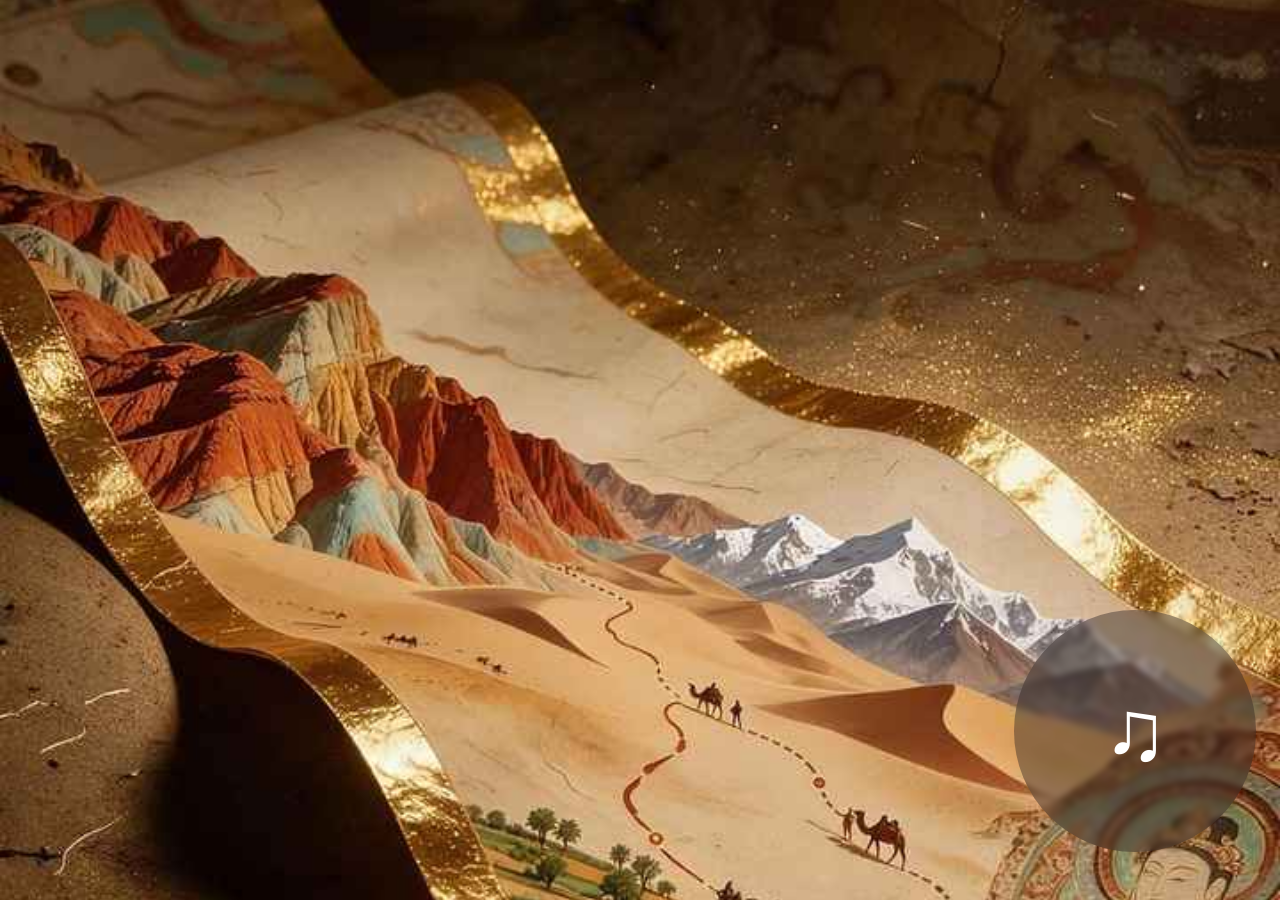
==== commit d7d4326a: "update: index.html" ====
--- a/index.html
+++ b/index.html
@@ -10,9 +10,9 @@
 <meta http-equiv="Pragma" content="no-cache">
 <meta http-equiv="Expires" content="0">
 <title>丝路拾遗·大美西北</title>
-<link rel="preload" as="image" href="assets/cover.jpg?v=20261018l">
-<link rel="preload" as="image" href="assets/bg-scene.jpg?v=20261018k">
-<link rel="stylesheet" href="style.css?v=20261018k">
+<link rel="preload" as="image" href="assets/cover.jpg?v=20261018m">
+<link rel="preload" as="image" href="assets/bg-scene.jpg?v=20261018m">
+<link rel="stylesheet" href="style.css?v=20261018m">
 </head>
 <body>
 
@@ -21,12 +21,12 @@
 
     <!-- ============ 章节1 封面：第二张图整图铺满，不加装饰 ============ -->
     <section class="screen cover" id="screen-cover">
-      <img class="cover-full" src="assets/cover.jpg?v=20261018l" fetchpriority="high" alt="丝路拾遗·大美西北">
+      <img class="cover-full" src="assets/cover.jpg?v=20261018m" fetchpriority="high" alt="丝路拾遗·大美西北">
     </section>
 
     <!-- ============ 章节2 引言 ============ -->
     <section class="screen intro" id="screen-intro">
-      <img class="intro-bg-img" src="assets/bg-scene.jpg?v=20261018k" data-src="assets/bg-scene.jpg?v=20261018k" alt="大美西北">
+      <img class="intro-bg-img" src="assets/bg-scene.jpg?v=20261018m" data-src="assets/bg-scene.jpg?v=20261018m" alt="大美西北">
       <div class="intro-inner">
         <div class="tag-gold ani">西北 = 陕 · 甘 · 宁 · 新 · 青</div>
         <div class="big-number ani" data-delay="1"><span id="countNum">0</span><em>项</em></div>
@@ -81,7 +81,6 @@
       <div class="poster-wrap ani" data-delay="2">
         <div class="poster" id="poster">
           <canvas id="posterCanvas" width="600" height="1000"></canvas>
-          <input class="nick-input" id="nickInput" maxlength="12" placeholder="输入你的昵称，生成专属海报" />
         </div>
       </div>
       <div class="share-btns ani" data-delay="4">
@@ -106,6 +105,6 @@
 <!-- 轻提示 -->
 <div class="toast" id="toast"></div>
 
-<script src="app.js?v=20261018k"></script>
+<script src="app.js?v=20261018m"></script>
 </body>
 </html>
